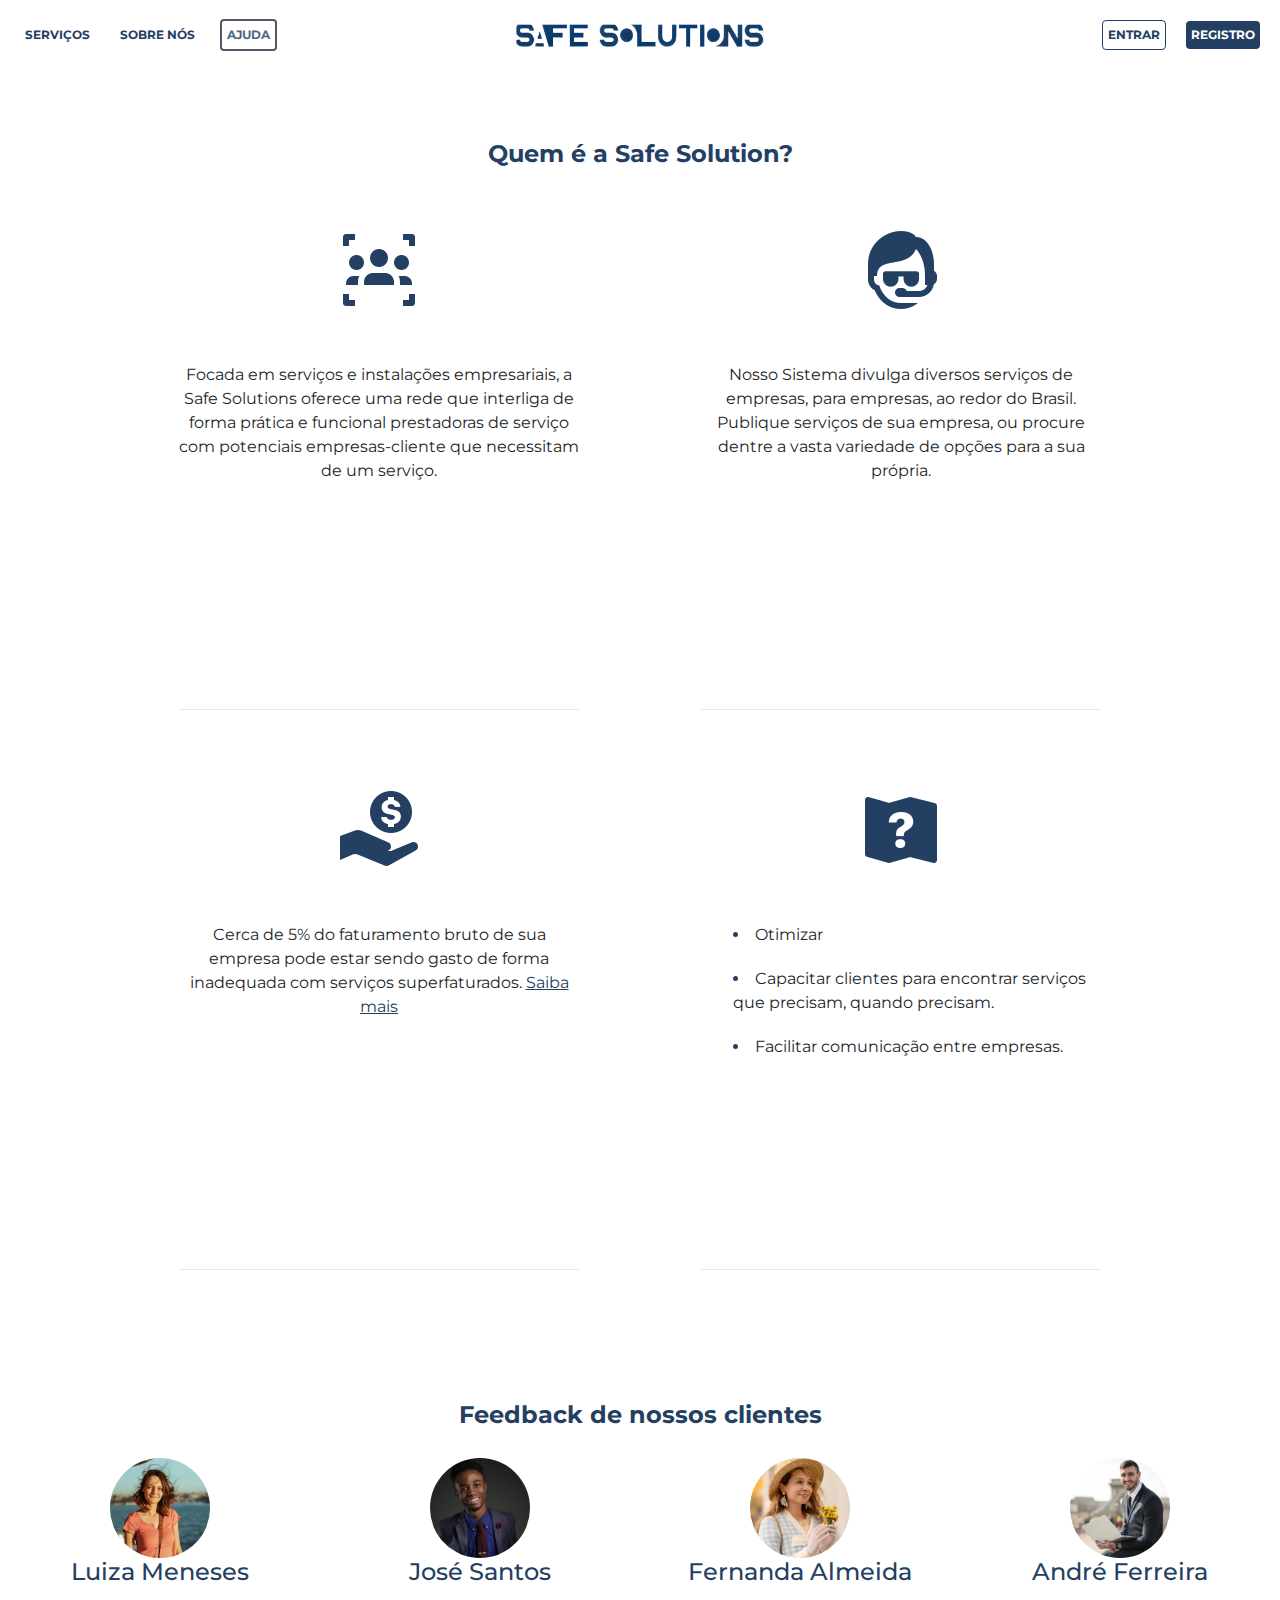
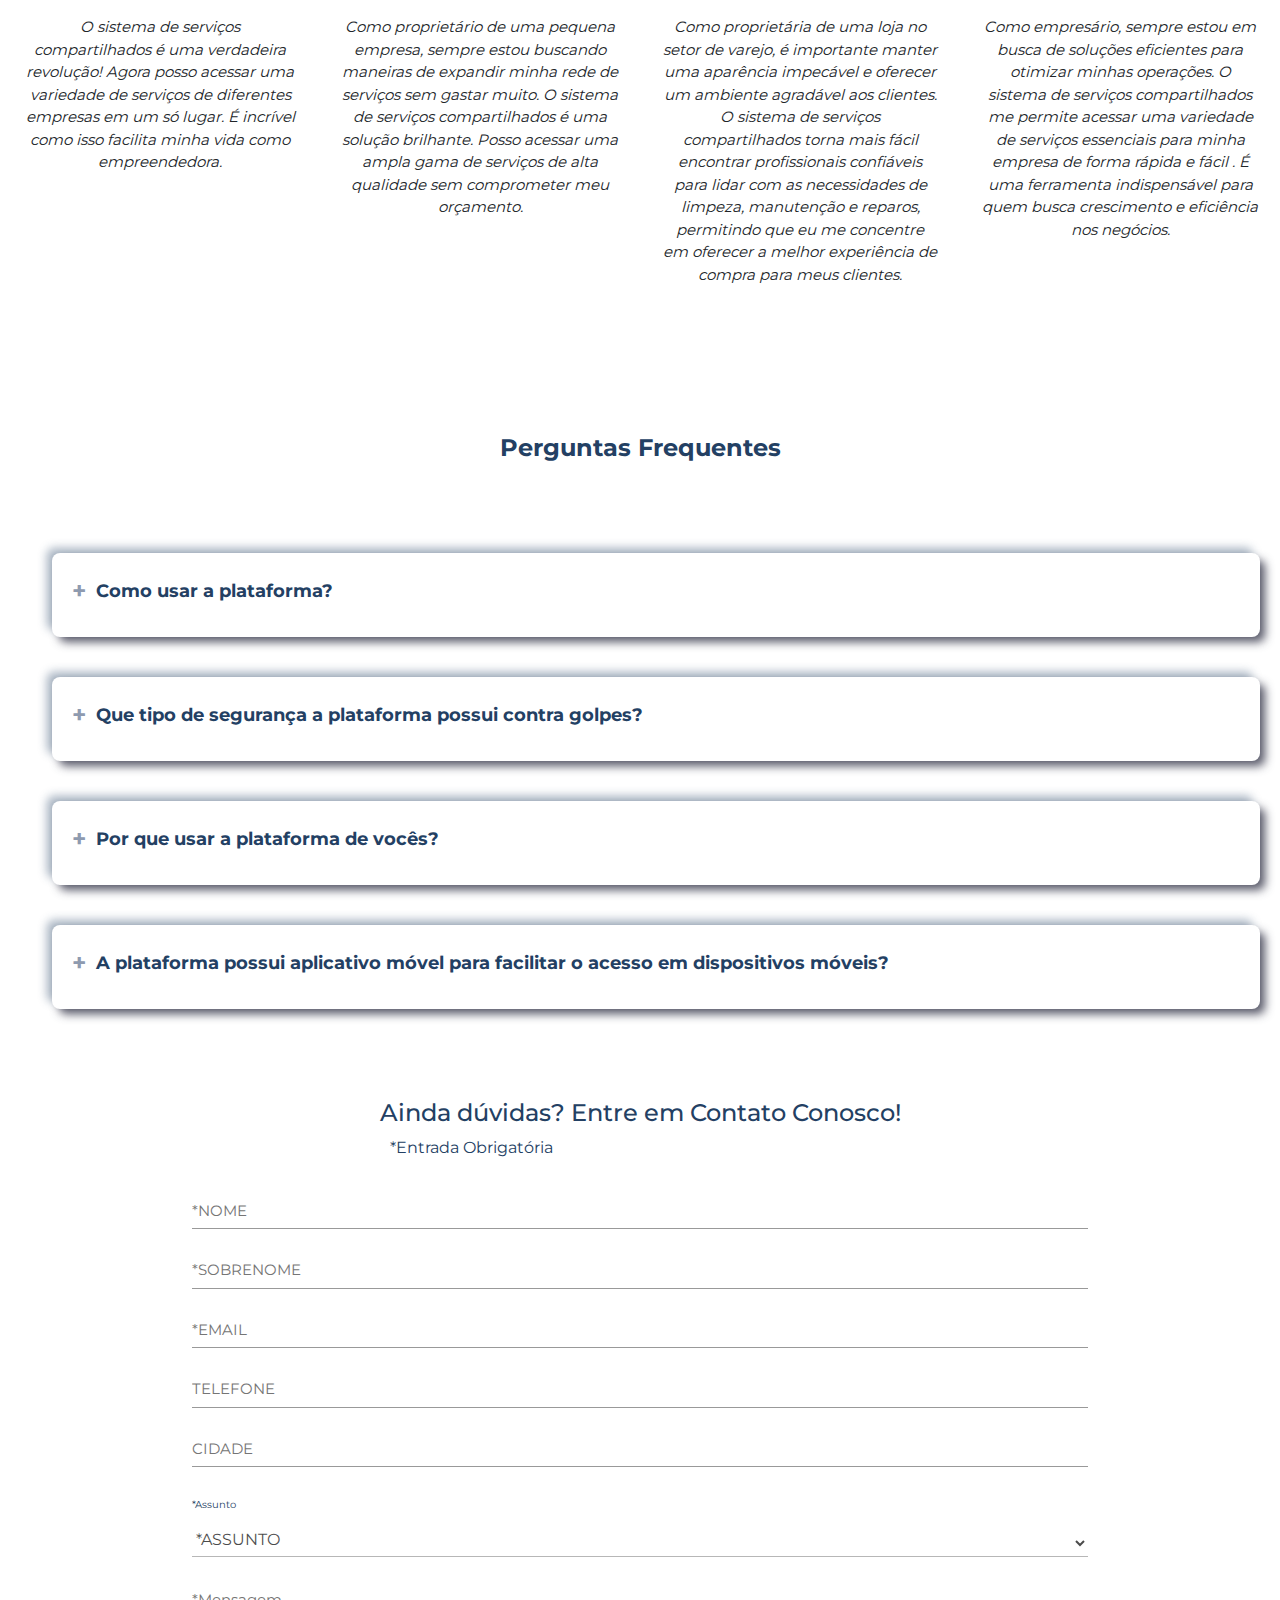
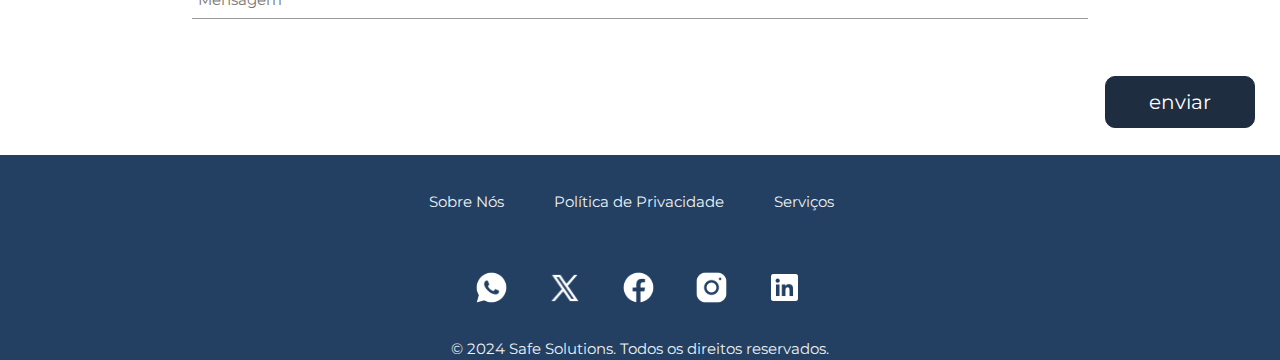
==== index.html @ 8e465d41 "Arrumando barra de pesquisa" ====
<!DOCTYPE html>
<html lang="pt-br">
<head>
    <meta charset="UTF-8">
    <meta http-equiv="X-UA-Compatible" content="IE=edge">
    <meta name="viewport" content="width=device-width, initial-scale=1.0">

    <title>Safe Solutions</title>

    <link rel="stylesheet" href="https://cdn.jsdelivr.net/npm/bootstrap@4.0.0/dist/css/bootstrap.min.css" integrity="sha384-Gn5384xqQ1aoWXA+058RXPxPg6fy4IWvTNh0E263XmFcJlSAwiGgFAW/dAiS6JXm" crossorigin="anonymous">
    <link rel="stylesheet" href="bootstrap-5.3.3-dist/bootstrap-5.3.3-dist/css/bootstrap.min.css">
    <link rel="stylesheet" href="padronizacao/padrao.css">
    <link rel="stylesheet" href="css/index.css">
    <link rel="preconnect" href="https://fonts.googleapis.com">
    <link rel="preconnect" href="https://fonts.gstatic.com" crossorigin>
    <link rel="icon" href="img/icon-logo.png">
    <link rel='stylesheet' href='https://cdnjs.cloudflare.com/ajax/libs/font-awesome/4.7.0/css/font-awesome.min.css'>
    
    
</head>
<body>
    <!-- Botao de voltar ao topo -->
    <button id="botaoScroll" onclick="voltartopo()">&uarr;</button>


    <header class="header" id="header">      
        <!-- Menu versão mobile -->
        <div class="menuOculto" id="menuOculto">
            <button class="btn-close-x" onclick="fecharNav()">&times;</button>
            <a href="" id="active">AJUDA</a>
            <a href="">SERVIÇOS</a>
            <a href="">SOBRE NÓS</a>
            <a href="">ENTRAR</a>
        </div>

        <!-- Menu da Versão Desktop -->
        <div class="elements-header">
            
            <img src="img/Menu.svg" alt="Menu" id="elements-header" style="font-size: 30px; cursor: pointer;" onclick="abrirNav()">

            <div class="elementsHeader-desktop">
                <a href="">SERVIÇOS</a>
                <a href="">SOBRE NÓS</a>
                <a href="" id="active">AJUDA</a>
            </div>
            <div class="logo">
                <a href="" id="logo-header"><img src="img/Logo.png" alt=""></a>
            </div>
            <div class="left-header-desktop">
                <a href="" class="login">ENTRAR</a>
                <a href="" class="registro">REGISTRO</a>
            </div>
        </div>
    </header>


      <!-- Botão disponível apenas no mobile. Junte-se a nós -->
      <button class="btn-primary d-lg-none btn-block joinUs">Junte-se a nós <img src="img/Fast forward.png" alt=""></button>

    <!--Área com todos os textos do corpo do site, Cada div text é um texto com seu icone,
    falta alterá-lo de acordo com o novo figma, está totalmente responsivo ja.-->
    <main class="main-content">
        <!-- Imagem divulgando serviços - Inicio -->
         <div class="firstImage d-flex d-lg-none">
            <div class="leftContent">
                <h4>Mais de 1000 empresas em <br> um só lugar</h4>
                <p>Descubra, contrate e conecte-se <br> com uma variedade de empresas</p>
                <button class="text-button btn">Descubra já</button>
            </div>
            <div class="rightContent">
                <img src="img/firstImage/plumber-talking-mobile.jpg" width="200" alt="">

            </div>
            
         </div>

       
        

        <h4 class="title-main-text">Quem é a Safe Solution?</h4>
        <section class="text-body">
            <div class="Text">
                
                <img src="img/Safety.svg" alt="Icon" class="icon-main-text">
                <p> Focada em serviços e instalações  empresariais, a Safe Solutions
                    oferece uma rede que interliga de forma prática e funcional 
                    prestadoras de serviço com potenciais empresas-cliente que 
                    necessitam de um serviço.</p>
            </div>
            <div class="Text">
                
                <img src="img/tecnico_itb.svg" alt="tecnico_itb" class="icon-main-text">
                <p>Nosso Sistema divulga diversos serviços de empresas, para empresas, ao redor do Brasil.
                    Publique serviços de sua empresa, ou procure dentre a vasta variedade de opções para
                    a sua própria.
                </p>
            </div>
            
            <div class="Text">
               
                <img src="img/gastos.svg" alt="Icon" class="icon-main-text">
                <p>Cerca de 5% do faturamento bruto de sua empresa pode estar
                    sendo gasto de forma inadequada com serviços superfaturados.
                    <span>
                    <a href="https://www.solucoesdynamicair.com.br/blog/atencao-aos-custos-de-manutencao-em-sua-industria" target="_blank" style="color: #234063; text-decoration: underline;">
                        Saiba mais</a>
                </span>
                </p>
            </div>
            <div class="Text">
                <img src="img/Quest.svg" alt="Quest" class="icon-main-text">
                <ul class="list">
                    <li>
                      Otimizar
                    </li>
                    <li>
                        Capacitar clientes para encontrar serviços que precisam, quando precisam.
                    </li>
                    <li>
                        Facilitar comunicação entre empresas.
                    </li>
                </ul>
            </div>
        </section>

         <!--Divulgação do app Mobile - INICIO -->
         <div class="applicationMobile d-flex d-lg-none">
            <h4>BAIXE NOSSO APLICATIVO</h4>
            <p>Gerenciamento de serviços na palma da mão</p>
            <div class="aplicationLinks mt-5 mb-5">
                    <a href="#" class="pr-4"><img src="img/aplication/disponivel-google-play-badge 1.png" width="150" alt="GOOGLE PLAY"></a>
                    <a href="#"><img src="img/aplication/disponivel-na-app-store-botao 1.png" width="150" alt="APP STORE"></a>
            </div>

            <img src="img/aplication/BAIXE NOSSO APLICATIVO.png" width="400" alt="CELLPHONE" class="cellphone">
                
        </div>
    </main>
        <!-- Feedbacks de outros Clientes -->
        <section class="comments-area">
            <h4 class="title-main-text">Feedback de nossos clientes</h4>
            <div class="comments">
                <div class="container">
                <img src="img/woman1.png" alt="">
                <h4 class="peopleName">Luiza Meneses</h4>
                <p>O sistema de serviços compartilhados
                    é uma verdadeira revolução! Agora posso
                    acessar uma variedade de serviços de
                    diferentes empresas em um só lugar. É 
                    incrível como isso facilita minha vida como 
                    empreendedora.</p>
            </div>
            <div class="container">
                <img src="img/man1.png" alt="">
                <h4 class="peopleName">José Santos</h4>
                <p>Como proprietário de uma pequena empresa,
                    sempre estou buscando maneiras de expandir 
                    minha rede de serviços sem gastar muito. O
                    sistema de serviços compartilhados é uma 
                    solução brilhante. Posso acessar uma ampla
                    gama de serviços de alta qualidade sem comprometer
                    meu orçamento.</p>
            </div>
            <div class=" container">
                <img src="img/woman2.png" alt="">
                <h4 class="peopleName">Fernanda Almeida</h4>
                <p>Como proprietária de uma loja no setor 
                    de varejo, é importante manter uma 
                    aparência impecável e oferecer um 
                    ambiente agradável aos clientes. O 
                    sistema de serviços compartilhados 
                    torna mais fácil encontrar profissionais 
                    confiáveis para lidar com as necessidades 
                    de limpeza, manutenção e reparos, permitindo
                    que eu me concentre em oferecer a 
                    melhor experiência de compra para 
                    meus clientes.
                </p>
            </div>
            <div class="container">
                <img src="img/man2.png" alt="">
                <h4 class="peopleName">André Ferreira</h4>
                <p>Como empresário, sempre estou em busca
                    de soluções eficientes para otimizar
                    minhas operações. O sistema de serviços
                    compartilhados me permite acessar uma
                    variedade de serviços essenciais para 
                    minha empresa de forma rápida e fácil
                    . É uma ferramenta indispensável para
                    quem busca crescimento e eficiência 
                    nos negócios.</p>
            </div>
        </div>
        </section>

        <!-- Barra de pesquisa + Categorias - Inicio -->
        <section class="categorias d-lg-none">
            <h4 class="title-main-text">Faça o Teste!</h4>
            <div class="input-group">
                
                <input type="text" class="form-control" placeholder="Pesquisar">
                <div class="input-group-append">
                    <button class="btn btn-secondary" type="button">
                        <i class="fa fa-search"></i>
                     </button>
                </div>

            </div>
            
            <div class="relevantes d-flex mt-3">
                
                <span class="mr-3">Mais relevantes: </span>
                <div class="relevantesLinks">
                    
                        <a href="#">T.I</a>
                        <a href="#">Pintor</a>
                        <a href="#">Limpeza</a>
        
                    
                        <a href="#" class="downLink">Entregas</a>
                        <a href="#" class="downLink">Motorista</a>
                   
                </div>
            </div>
                
        </section>
        <!-- Barra de pesquisa + Categorias - FIM -->


        <section class="FAQ">
            <h4 class="title-main-text blue2 align-text">Perguntas Frequentes</h4>
            <ul class="FAQ-container">
                <li>
                    <input type="radio" name="faq" id="firstFAQ" >
                    <label for="firstFAQ">Como usar a plataforma?</label>
                    <div class="faq-content">
                        <p>
                        Como Provedor - você pode divulgar os serviços que sua empresa disponibiliza. <br/>  
                        Como Cliente - Você poderá ter acesso a diversoso serviços disponiveis.
                        </p>
                    </div>
                </li>
                <li>
                    <input type="radio" name="faq" id="secondFAQ">
                    <!-- placeholder -->
                    <label for="secondFAQ">Que tipo de segurança a plataforma possui contra golpes?</label>
                    <div class="faq-content">
                        <p>
                            Instalações e serviços empresariais, no geral, demandam muitas etapas, 
                            um contato individual com as servidoras, e uma burocracia que precisa
                            perder espaço com a rapidez do mercado moderno. A grandiosa vantagem 
                            da Safe Soluction© é reunir todas as etapas do processo num único lugar,
                            otimizando tempo e unificando também a contatação para todas as empresas,
                            sejam elas prestadoras ou solicitantes de serviços.</p>
                    </div>
                </li>
                <li>
                    <input type="radio" name="faq" id="thirdFAQ">
                    <label for="thirdFAQ">Por que usar a plataforma de vocês?</label>
                    <div class="faq-content">
                        <p>
                            Instalações e serviços empresariais, no geral, demandam muitas etapas, 
                            um contato individual com as servidoras, e uma burocracia que precisa
                            perder espaço com a rapidez do mercado moderno. A grandiosa vantagem 
                            da Safe Soluction© é reunir todas as etapas do processo num único lugar,
                            otimizando tempo e unificando também a contatação para todas as empresas,
                            sejam elas prestadoras ou solicitantes de serviços.
                        </p>
                    </div>
                </li>
                <li>
                    <input type="radio" name="faq" id="fourthFAQ">
                    <label for="fourthFAQ">A plataforma possui aplicativo móvel para facilitar o acesso em dispositivos móveis?</label>
                    <div class="faq-content">
                        <p>
                            Sim, a plataforma possui uma versão mobile, que está disponível para Android e IOS. O aplicativo é essencial para quem busca praticidade e um acompanhamento
                        dos serviços e contatações mesmo longe dos dispositivos desktop.
                        </p>
                    </div>
                </li>
            </ul>

        </section>
        

        <form class="forms">
            <div class="forms-title">
                <h4>Ainda dúvidas? Entre em Contato Conosco!</h4>
                <p>*Entrada Obrigatória</p>
            </div>
                <div class="forms-data">
                    <input type="text" placeholder="*NOME" onfocus="focusName()" id="name">
                    <input type="text" placeholder="*SOBRENOME">
                    <input type="email" placeholder="*EMAIL">
                    <input type="tel" placeholder="TELEFONE">
                    <input type="text" placeholder="CIDADE">
                    <div class="razao">
                    <p>*Assunto</p>
                    <select name="Assunto" id="Assunto">
                        <option value="Assunto" selected>*ASSUNTO</option>
                        <option value="Reclamacao" >RECLAMAÇÃO</option>
                        <option value="Elogio" >ELOGIO</option>
                        <option value="Informacao" >INFORMAÇÃO</option>
                    </select>
                    <div class="textarea">
                        <textarea  rows="1" placeholder="*Mensagem" id="mensagem" oninput="ajustarTexto()"></textarea>
                    </div>
                </div>
                </div>
                <input id="submit" type="submit" value="enviar">
        </form>

        <!--Nosso rodapé inteiro, atualmente ele está responsivo, mas não da maneira certa,
        ao chegar a uns 720px (largura não precisa) ele precisa ficar em fileira, e não coluna-->
        <footer class="footer">
            <div class="elements-footer">
                <ul>
                    <a href="">Sobre Nós</a>
                    <a href="">Política de Privacidade</a>
                    <a href="">Serviços</a>
                </ul>
            </div>

                <ul class="icons-footer">
                    <a href=""><img width="90" src="img/zap.svg" alt="Whatsapp"></a>
                    <a href=""><img width="90" src="img/x.svg" alt=""></a>
                    <a href=""><img width="90" src="img/Facebook.svg" alt=""></a>
                    <a href=""><img width="90" src="img/Instagram.svg" alt=""></a>
                    <a href=""><img width="90" src="img/LinkedIn.svg" alt=""></a>
                </ul>
                <span class="align-text">© 2024 Safe Solutions. Todos os direitos reservados.</span>
        </footer>




   <script src="js/script.js"></script>
   <script src="https://code.jquery.com/jquery-3.2.1.slim.min.js" integrity="sha384-KJ3o2DKtIkvYIK3UENzmM7KCkRr/rE9/Qpg6aAZGJwFDMVNA/GpGFF93hXpG5KkN" crossorigin="anonymous"></script>
<script src="https://cdn.jsdelivr.net/npm/popper.js@1.12.9/dist/umd/popper.min.js" integrity="sha384-ApNbgh9B+Y1QKtv3Rn7W3mgPxhU9K/ScQsAP7hUibX39j7fakFPskvXusvfa0b4Q" crossorigin="anonymous"></script>
<script src="https://cdn.jsdelivr.net/npm/bootstrap@4.0.0/dist/js/bootstrap.min.js" integrity="sha384-JZR6Spejh4U02d8jOt6vLEHfe/JQGiRRSQQxSfFWpi1MquVdAyjUar5+76PVCmYl" crossorigin="anonymous"></script>
   <script src="bootstrap-5.3.3-dist/bootstrap-5.3.3-dist/js/bootstrap.js"></script>
   <script src="bootstrap-5.3.3-dist/bootstrap-5.3.3-dist/js/bootstrap.bundle.min.js"></script>
</body>

</html>
---- padronizacao/padrao.css ----
:root{
    --blue: #2B2D42;
    --blue2: #8D99AE;
    --blue3:#234063;
    --blue4:#1E2D3F;
    --white: #EDF2F4;
}
/*Formatações para evitar css-inline*/
.blue2{color: #234063}
.text-underline{text-decoration: underline;}
.bold{font-weight: bolder;}

/*Fim das formatações*/

/* formata o site para todos ficarem em uma posição "Reset", alguns navegadores possuem um
    CSS por padrão, isso remove eles*/
*{
    margin: 0;
    padding: 0;
    
}
@font-face {
    font-family: "montserrat";
    src: url("../fonts/Montserrat-VariableFont_wght.ttf");
}

body{
    font-family: "montserrat";
    height: 100%;
}

/* Botão que da um scroll rápido para cima */
#botaoScroll{
    position: fixed;
    border: none;
    background-color: var(--blue);
    padding:7px 20px;
    border-radius: 20px;
    color: white;
    font-size: 2em;
    z-index: 1000;
    right: 20px;
    bottom: 20px;
    cursor: pointer;
    display: none;
    transition: all 0.2s;
    scroll-behavior: smooth;
}
#botaoScroll:hover{
    background-color: var(--blue4);
    transition: all 0.2s;
}


#active{
    border: 2px solid var(--blue3);
    background-color: var(--blue3);
    color: var(--blue2);

}
.header .menuOculto{
    font-weight: bold;
}

.elements-header{
    display: flex;
    flex-direction: row;
    justify-content: space-between;
    align-items: center;
    padding: 7px 10px;
    height: 70px;
    
    margin: 0 auto;  
}


.left-header-desktop a , .elementsHeader-desktop a{
    margin: 0 10px;
    text-align: center;
}
.elements-header #logo-header img{
    width: 250px;
}

.elementsHeader-desktop{
    display: none;
    justify-content: flex-start;
    
}
.left-header-desktop{
    display: none;
    justify-content: flex-end;
}
.menuOculto a{
    text-decoration: none;
    color: #fff;
    padding: 8px 8px 8px 32px;
    font-size: 25px;
    display: block;
    margin-bottom: 20px;
    margin-top: 20px;
    transition: 0.1s;
}
.menuOculto a:hover{
    color: var(--blue2);
}
.btn-close-x{
    position: absolute;
    top: 25px;
    right: 25px;
    background-color: transparent;
    border: none;
    font-size: 32px;
    color: var(--white);
    cursor: pointer;
    padding: 2px;
    width: 40px;
    transition: 0.5s;
}
.btn-close:hover{
    background-color: #234063;
    border-radius: 10px;
    transition: border 0.5s;

}
.menuOculto{
    height: 100%;
    width: 300px;
    margin-left: -100vw;
    position: fixed;
    z-index: 1;
    top: 0;
    left: 0;
    background-color: #1E2D3F;
    transition: 0.5s;
    padding-top: 60px;
    transition: border 0.5s;
    text-align: left;
}

#elements-header{
    margin-left: 16px;
}
.footer-menu{
    width: 32rem;
    height: 3vh;
    background-color: var(--blue3);
    border-radius: 0 0 20px 20px;
}
.footer{
    margin-top: 3vh;
    width: 100%;
    background-color: var(--blue3);
    display: flex;
    flex-direction: column;

    color: var(--white);
    font-size: 15px;
}
.elements-footer a, .elements-footer ul{
    display: flex;
    text-decoration: none;
    flex-direction: column;
    color: var(--white);
    margin-bottom: 2rem;
    align-items: center;
    
}
.elements-footer{

    margin: 1rem;
}
.icons-footer{
    display: flex;
    text-decoration: none;
    flex-direction: row;
    margin-bottom: 2rem;
    align-items: center;
    justify-content: center;
}
.icons-footer img{
    margin-right: 30px;
    width: clamp(30px,50%,80px);
}
@media screen and (min-width:700px){
    .elements-header{
        max-width: 700px;
    }
}
@media screen and (min-width:993px) {
    .logo{
        flex-grow: 1;
    }
    .elementsHeader-desktop, .left-header-desktop{
        display: flex;
        align-items: center;
    }
    .elements-header{
        white-space: nowrap; /*Evita quebra de linhas*/
        display: grid;
        grid-template-columns: 1fr auto 1fr;
        max-width: none;
    }
    #active{
        border-radius: 4px;
        opacity: 0.8;
        color: var(--blue3);
        background-color: transparent;
        border: 2px solid var(--blue);
    }
    .elementsHeader-desktop a , .left-header-desktop a{
        text-decoration: none;
        color: var(--blue3);
        font-weight: bolder;
        padding:5px;
        font-size: 12px;
    }
    .left-header-desktop .login{
        border: 1px solid var(--blue3);
        border-radius: 4px;
        transition: background-color 0.5s;
    }
    .left-header-desktop .registro{
        color: white;
        background-color: var(--blue3);
        border-radius: 4px;
        transition: opacity 0.5s;
    }
    .left-header-desktop .registro:hover{
        opacity: 0.8;
        transition: opacity 0.5s;
    }
    .left-header-desktop .login:hover{
        background-color: #f1f1f1;
        transition: background-color 0.5s;
    }
    
    .elementsHeader-desktop a:hover{
        opacity: 0.8;
        border-radius: 4px;
        color: var(--blue3);
        background-color: transparent;
        border: 1px solid var(--blue);
    }
    #elements-header{
        display: none;
    }
    .menuOculto{
        display: none;
    }
        .elements-footer ul{
            display: flex;
            flex-direction: row;
            justify-content: center;
            align-items: normal;
            margin: 20px 20px;
        }
        .elements-footer ul a{
            margin: 0 50px 20px 0;
        }
        
    }
---- css/index.css ----
/*palheta de cores do site, para usar basta aplicar color: var("nome da var")*/
:root{
    --blue: rgb(43, 45, 66);
    --blue2: #8e9aaf;
    --blue3:rgb(35, 64, 99);
    --blue4:#1E2D3F;
    --white: #EDF2F4;
}
html, body{
    overflow-x: hidden;
}
a{
    text-decoration: none;
}


/*Formatações para evitar css-inline*/
.blue2{color: #234063}
.text-underline{text-decoration: underline;}
.bold{font-weight: bold;}
.align-text{
    text-align: center;
}


/*Fim das formatações*/

/*Botao Junte-se a nós*/
    .joinUs{
        max-width: 90%;
        margin: 20px auto;
        border:none;
        border-radius: 2px;
        font-size: 20px;
        padding: 10px;
        background-color: var(--blue3);
        
    }
    
    .joinUs:hover{
        background-color: var(--blue4);
    }
    

    /* Divulgação de serviços */
    .firstImage{
        justify-content: space-around;
        width: 100%;
        margin: 20px 20px 0 20px;
        padding-bottom: 20px;
        box-shadow: rgba(17, 17, 26, 0.1) 0px 1px 0px;
    }

    .firstImage .leftContent{
        margin-top: clamp(20px, 20%, 200px);
    }
    .firstImage .leftContent h4{
        color: #234063;
        font-weight: bolder;
    }
    .firstImage .leftContent p{
        opacity: 0.7;
        color: gray;
    }
    .firstImage .leftContent button.text-button{
        color: white;
        background-color: var(--blue3);
        cursor: pointer;
        margin-top: 30px;
       
    }
    

/*Formatações do carrossel*/


/* Divulgação do aplicativo */
.applicationMobile{
    background-color: var(--blue3);
    color: white;
    padding-top: 20px;
    margin-top: 100px;
    margin-bottom: 150px;
    flex-direction: column;
    align-items: center;
    max-height: 600px;
}
.applicationMobile h4{
    font-weight: bolder;
}

/* Formatações sobre os 4 elementos que informam o objetivo no site */
.title-main-text{
    margin-top: 70px;
    font-weight: bolder;
    color:var(--blue3);
    text-align: center;
}

.text-body{
    display: grid;
    grid-template-columns: repeat(2,1fr);
    gap: 20px;
    text-align: center;
    margin: 20px auto;
    max-width: 80%;
    justify-content: space-between;
    grid-gap: 20px;
    

}
.text-body .Text{
    margin: 20px auto;
}
.Text{
    margin: 20px 40px 20px 0;
    box-shadow: rgba(17, 17, 26, 0.1) 0px 1px 0px;
    max-width: 400px;
    height: 500px;
}
.Text p{
    margin-bottom: 3rem;
}

.icon-main-text{
    margin-bottom: 3rem;
    margin-top: 1rem;
}
.list{
    list-style-position: inside;
    text-align: start;
}
.list li {
    margin-bottom: 20px;
    
}
.list li::marker{
    color: var(--blue3);
}
.icon-main-text{
    width: 90px;
}




/*Comentarios de clientes*/
.comments-area{
    margin: 7rem 0 7rem 0;
}

.comments{
    display: grid;
    grid-template-columns:repeat(auto-fit, minmax(19rem, 4fr)) ;
}
.container{
    width: 300px;
    align-items: center;
    text-align: center;
    margin: 20px auto;
    gap: 15px;
}
.container h1{
    margin:20px auto;
}
.container img{
    width: 100px;
    border-radius: 100%;
}
.container p{
    font-style: italic;
    font-size: clamp(10px,15px,18px);
}
.peopleName{
    color: var(--blue3);
    margin-bottom: 30px;
}

/* Barra de pesquisa + Categorias */
.categorias{
    width: clamp(300px, 90%, fit-content);
    margin: 0 auto;

}

.categorias h4{
    margin-bottom: 30px !important; 
}
.relevantes{
    margin: 0 auto;
    justify-content: center;
}
.relevantes span{
    color: var(--blue3);
    font-weight: bolder;
}







/*Perguntas frequentes*/
.FAQ{
    width: 100%;
    

}
.FAQ-container{
    margin: 70px auto;
    width: calc(250px + 5%) ;
    display: grid;
    width: 100%;

}
.FAQ-container li{
    list-style-type: none;
    margin: 20px;
    padding: 10px;
    border-radius: 8px;
    box-shadow: 6px 6px 10px -1px rgba(45, 46, 66, 0.8),
                -6px -6px 10px -1px rgba(35, 64, 99, 0.40) ;
                cursor: pointer;
}
.FAQ-container li label{
    display: flex;
    align-items: center;
    padding: 10px;
    font-size: 18px;
    font-weight: bold;
    cursor: pointer;
    color: var(--blue3);
}
.FAQ-container li label::before{
    content: "+";
    margin-right: 10px;
    font-size: 24px;
    font-weight: bold;
    color: var(--blue2);
}
.FAQ-container li input[type="radio"]{
    display: none;
}
.faq-content{
    color: var(--blue2);
    padding: 0 10px;
    line-height: 26px;
    max-height: 0;
    overflow: hidden;
    transition: max-height 0.5s, padding 0.5s;
}
.FAQ-container li input[type="radio"]:checked+ label + .faq-content{
    max-height: 300px;
    padding: 10px 10px 20px;
}
.FAQ-container li input[type="radio"]:checked+ label::before{
    content: "-";
}

/* Formularios */
.forms{
    text-align: center;
    color: var(--blue3);
}
.forms-title{
    margin: auto;
    width: fit-content;
}
.forms-title p{
    text-align: left;
    margin-left: 10px;
}
.forms-data{
    display: flex;
    flex-direction: column;
    width: 70vw;
    margin: 40px auto;

}
.forms-data input{
    margin-bottom: 2em;
    border:none;
    border-bottom:1px solid rgba(0, 0, 0, 0.4);
    font-size: 15px;
    padding-bottom: 6px;
    
}
.forms-data input:focus{
    outline: none;
}
.forms-data .razao{
    align-self: flex-start;
    text-align: left;
}
.razao p{
    font-size: 10px;
}
.razao select{
    border: none;
    background-color: white;
    border-bottom: 1px solid rgba(0, 0, 0, 0.4);
    width: 70vw;
    padding-bottom: 6px;
    opacity: 0.7;
}

/*Botão RESET*/
.forms input[type="submit"]{
    padding: 10px;
    width: 150px;
    font-size: 20px;
    margin-left: calc(100% - 200px);
    background-color: var(--blue4);
    border: 1px solid var(--blue4);
    color: white;
    border-radius: 10px;
    cursor: pointer;
    transition: background-color 0.5s, border 0.5s, color 0.5s;
}
.forms input[type="submit"]:hover{
    background-color: var(--blue3);
    border: 1px solid var(--blue3);
    color: #8e9aaf;
    transition: background-color 0.5s, border 0.5s, color 0.5s;   
}

.textarea{
    margin: 2em 0 10px 0;
}
.textarea textarea{
    border: none;
    border-bottom: 1px solid rgba(0, 0, 0, 0.4);
    resize: none;
    outline: none;
    font-size: 15px;
    padding-bottom: 6px;
    width: 70vw;
}



@media  screen and (min-width: 720px) {
    .joinUs{
        max-width: 700px;
    }
}

@media screen and (max-width: 1200px){
    .text-body{
        grid-template-columns: repeat(1,1fr);
    }
    .Text{
        height: fit-content;
    }
}
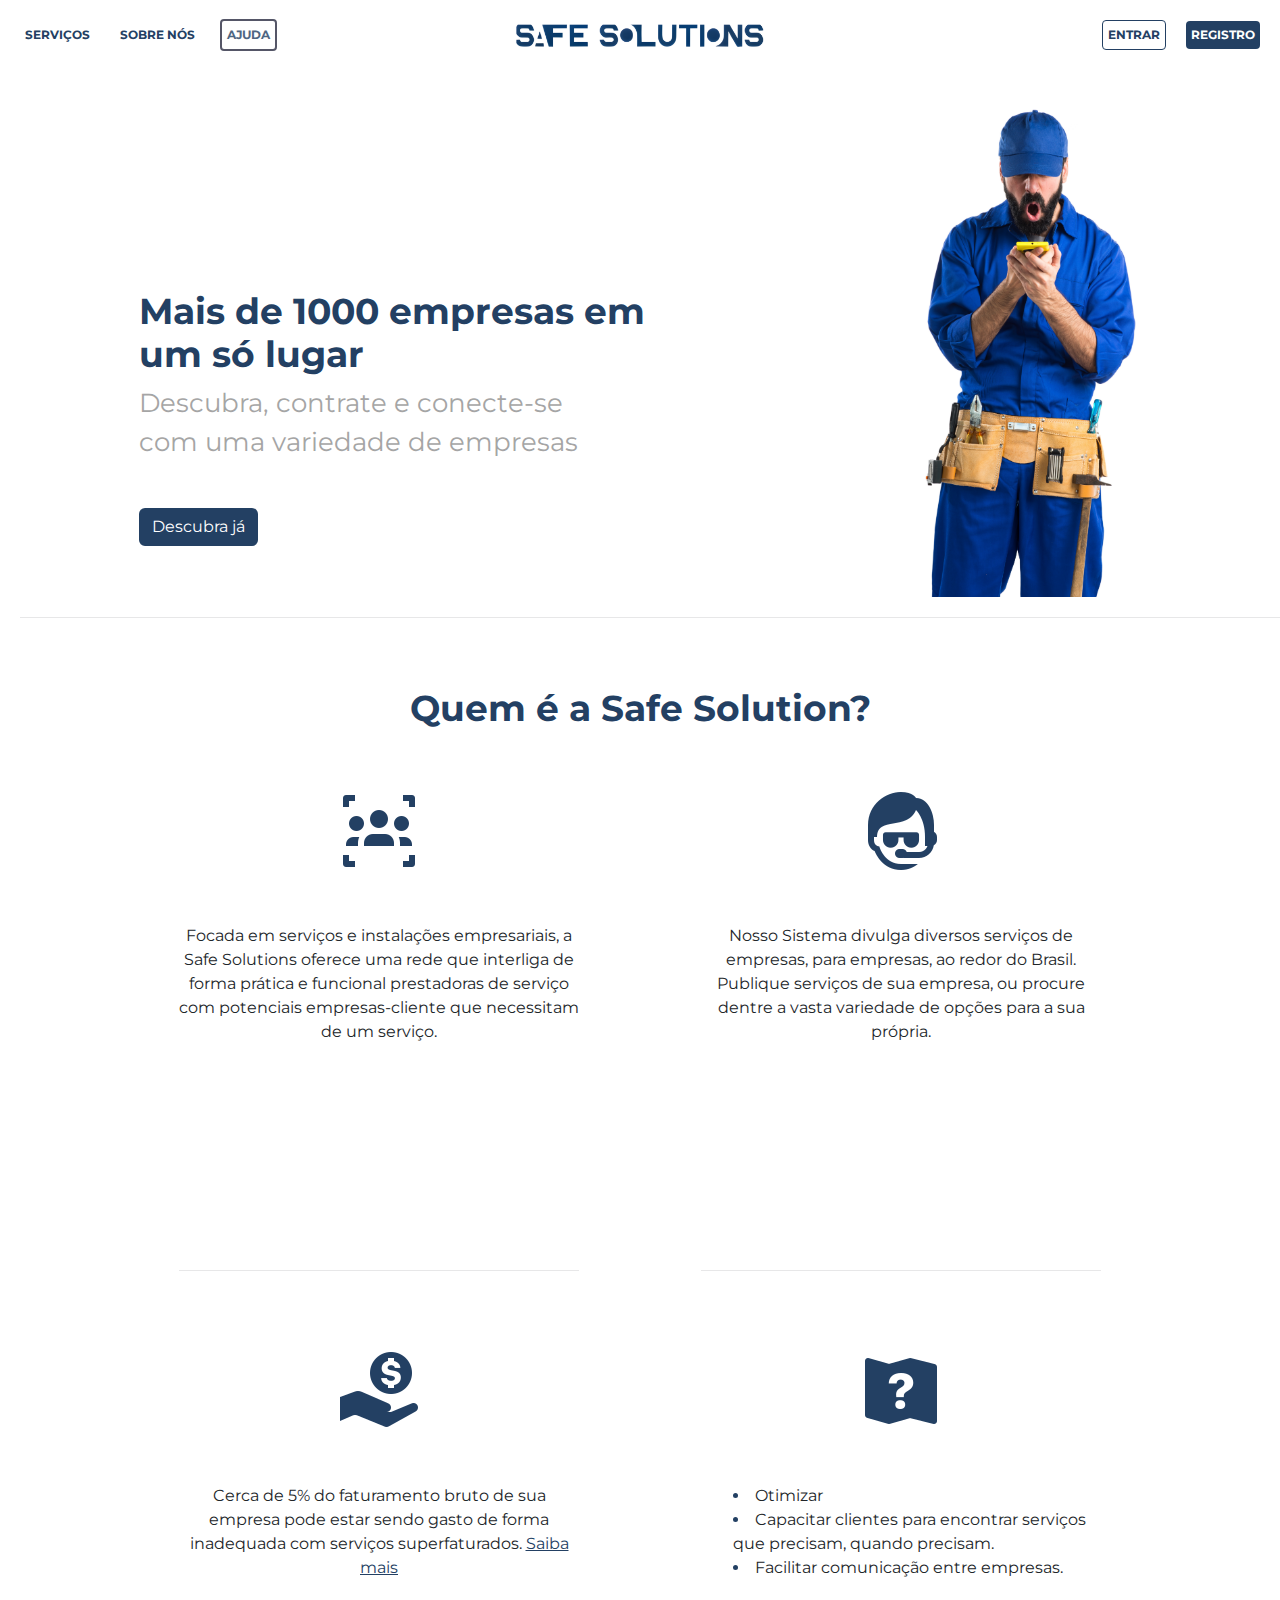
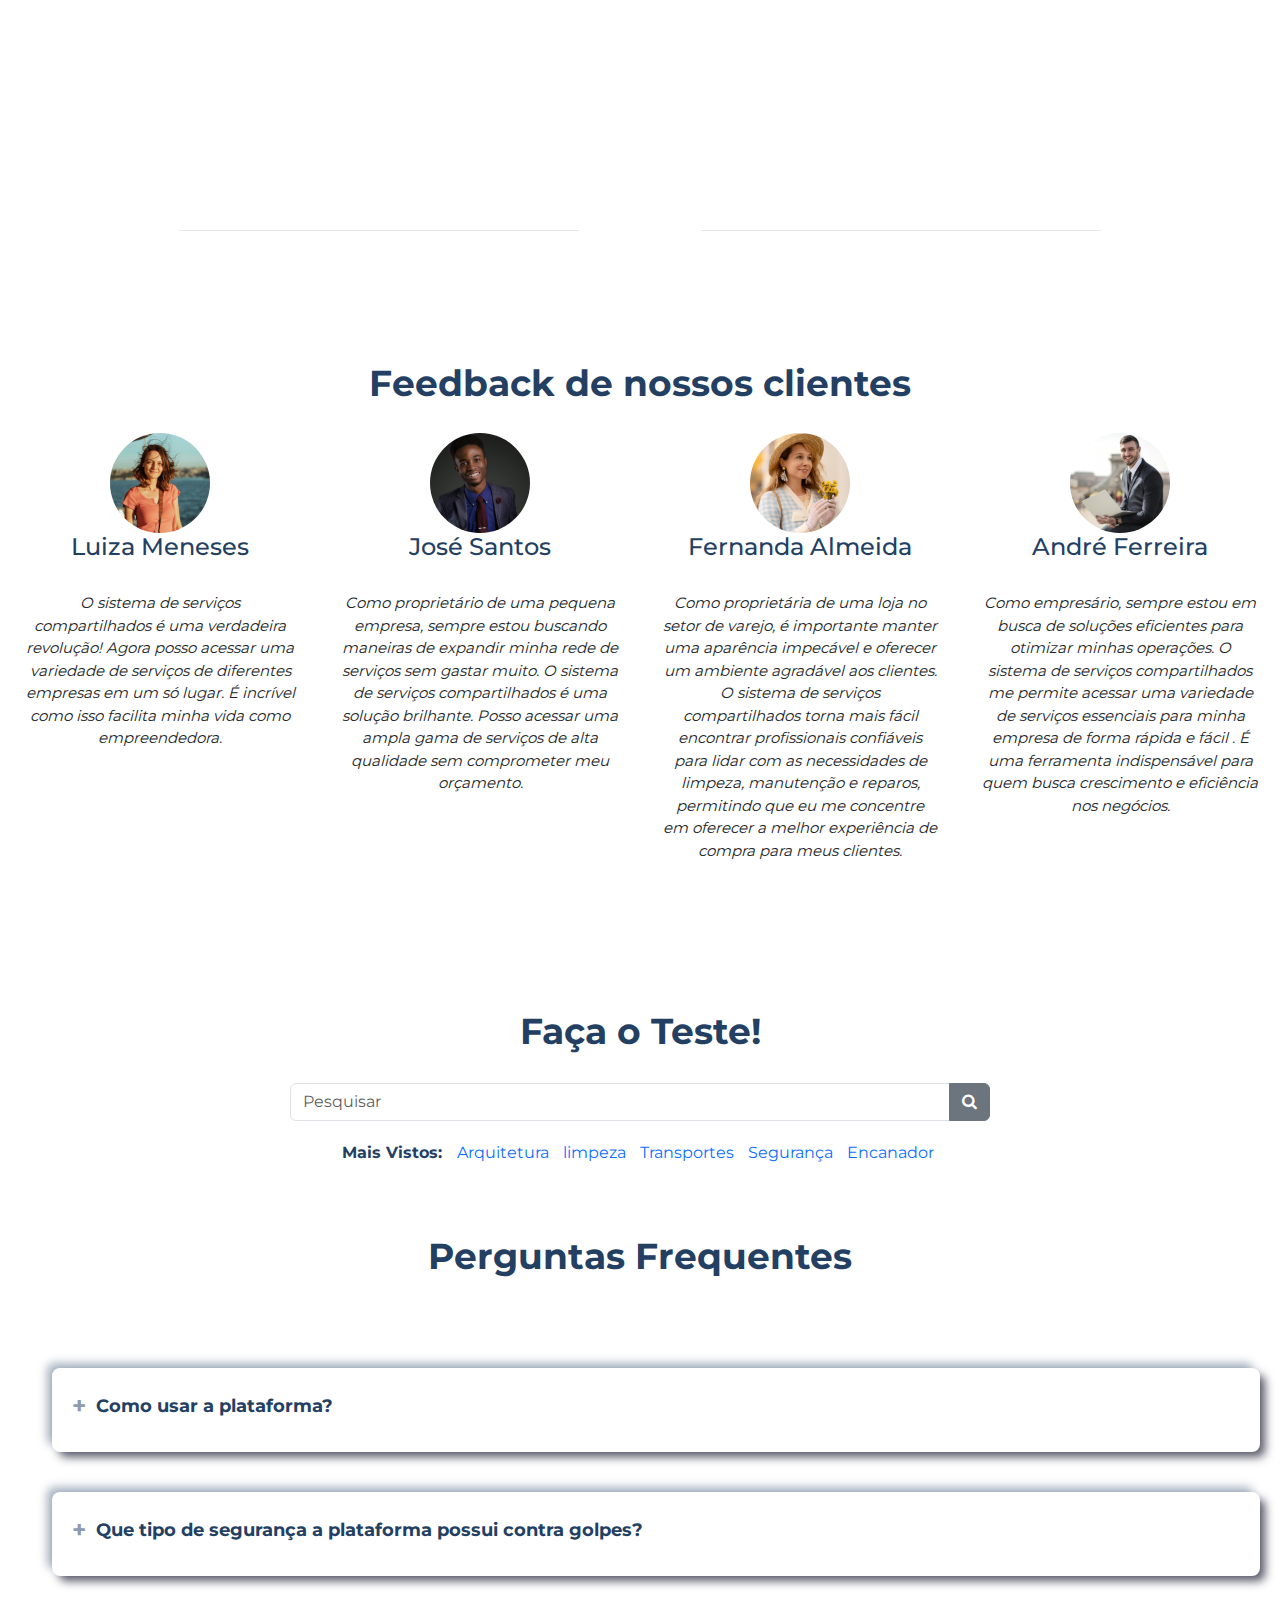
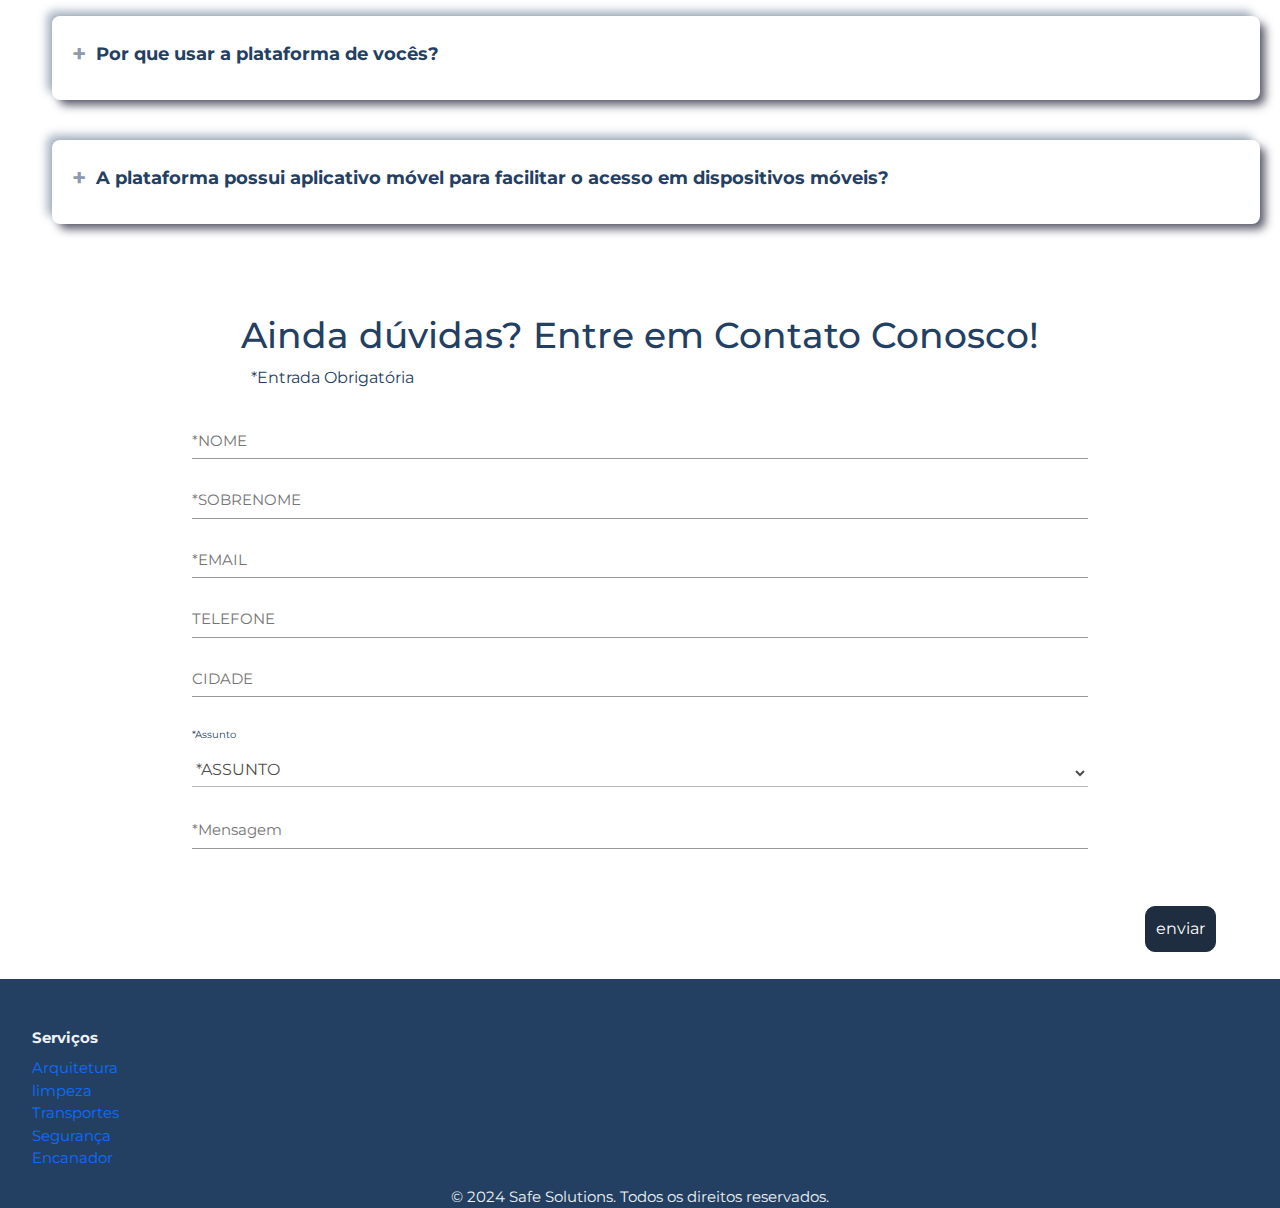
==== commit a9c24b8a: "Finalização home" ====
--- a/index.html
+++ b/index.html
@@ -61,17 +61,15 @@
     falta alterá-lo de acordo com o novo figma, está totalmente responsivo ja.-->
     <main class="main-content">
         <!-- Imagem divulgando serviços - Inicio -->
-         <div class="firstImage d-flex d-lg-none">
+         <div class="firstImage d-flex">
             <div class="leftContent">
                 <h4>Mais de 1000 empresas em <br> um só lugar</h4>
                 <p>Descubra, contrate e conecte-se <br> com uma variedade de empresas</p>
                 <button class="text-button btn">Descubra já</button>
             </div>
             <div class="rightContent">
-                <img src="img/firstImage/plumber-talking-mobile.jpg" width="200" alt="">
-
-            </div>
-            
+                <img src="img/firstImage/plumber-talking-mobile.jpg" alt="Engineer">
+            </div>
          </div>
 
        
@@ -194,7 +192,7 @@
         </section>
 
         <!-- Barra de pesquisa + Categorias - Inicio -->
-        <section class="categorias d-lg-none">
+        <section class="categorias">
             <h4 class="title-main-text">Faça o Teste!</h4>
             <div class="input-group">
                 
@@ -207,23 +205,19 @@
 
             </div>
             
-            <div class="relevantes d-flex mt-3">
-                
-                <span class="mr-3">Mais relevantes: </span>
-                <div class="relevantesLinks">
-                    
-                        <a href="#">T.I</a>
-                        <a href="#">Pintor</a>
-                        <a href="#">Limpeza</a>
+        </section>
+        <div class="links d-flex">
+            <strong>Mais Vistos:</strong>
+            <div class="servicos-links">
+                <a href="#">Arquitetura</a>
+                <a href="#">limpeza</a>
+                <a href="#">Transportes</a>
+                <a href="#">Segurança</a>
+                <a href="#">Encanador</a>
+            </div>
+        </div>
+
         
-                    
-                        <a href="#" class="downLink">Entregas</a>
-                        <a href="#" class="downLink">Motorista</a>
-                   
-                </div>
-            </div>
-                
-        </section>
         <!-- Barra de pesquisa + Categorias - FIM -->
 
 
@@ -313,21 +307,17 @@
         <!--Nosso rodapé inteiro, atualmente ele está responsivo, mas não da maneira certa,
         ao chegar a uns 720px (largura não precisa) ele precisa ficar em fileira, e não coluna-->
         <footer class="footer">
-            <div class="elements-footer">
-                <ul>
-                    <a href="">Sobre Nós</a>
-                    <a href="">Política de Privacidade</a>
-                    <a href="">Serviços</a>
+            <div class="servicos">
+                
+                <ul class="d-flex flex-column mt-5">
+                    <strong class="pb-2">Serviços</strong>
+                   <a href="#">Arquitetura</a>
+                    <a href="#">limpeza</a>
+                    <a href="#">Transportes</a>
+                    <a href="#">Segurança</a>
+                    <a href="#">Encanador</a>
                 </ul>
             </div>
-
-                <ul class="icons-footer">
-                    <a href=""><img width="90" src="img/zap.svg" alt="Whatsapp"></a>
-                    <a href=""><img width="90" src="img/x.svg" alt=""></a>
-                    <a href=""><img width="90" src="img/Facebook.svg" alt=""></a>
-                    <a href=""><img width="90" src="img/Instagram.svg" alt=""></a>
-                    <a href=""><img width="90" src="img/LinkedIn.svg" alt=""></a>
-                </ul>
                 <span class="align-text">© 2024 Safe Solutions. Todos os direitos reservados.</span>
         </footer>
 
--- a/padronizacao/padrao.css
+++ b/padronizacao/padrao.css
@@ -141,6 +141,8 @@
 #elements-header{
     margin-left: 16px;
 }
+
+
 .footer-menu{
     width: 32rem;
     height: 3vh;
@@ -153,9 +155,11 @@
     background-color: var(--blue3);
     display: flex;
     flex-direction: column;
-
     color: var(--white);
     font-size: 15px;
+}
+.footer strong{
+    color: var(--white);
 }
 .elements-footer a, .elements-footer ul{
     display: flex;
@@ -182,6 +186,8 @@
     margin-right: 30px;
     width: clamp(30px,50%,80px);
 }
+
+
 @media screen and (min-width:700px){
     .elements-header{
         max-width: 700px;
@@ -248,16 +254,17 @@
     .menuOculto{
         display: none;
     }
-        .elements-footer ul{
+
+    .elements-footer ul{
             display: flex;
             flex-direction: row;
             justify-content: center;
             align-items: normal;
             margin: 20px 20px;
-        }
-        .elements-footer ul a{
+    }
+    .elements-footer ul a{
             margin: 0 50px 20px 0;
-        }
+    }
         
     }
     --- a/css/index.css
+++ b/css/index.css
@@ -11,6 +11,9 @@
 }
 a{
     text-decoration: none;
+}
+strong{
+    color: var(--blue3);
 }
 
 
@@ -56,7 +59,7 @@
     }
     .firstImage .leftContent h4{
         color: #234063;
-        font-weight: bolder;
+        font-weight: bold;
     }
     .firstImage .leftContent p{
         opacity: 0.7;
@@ -68,6 +71,10 @@
         cursor: pointer;
         margin-top: 30px;
        
+    }
+    .firstImage .rightContent img{
+       width: 300px;
+        
     }
     
 
@@ -86,13 +93,13 @@
     max-height: 600px;
 }
 .applicationMobile h4{
-    font-weight: bolder;
+    font-weight: bold;
 }
 
 /* Formatações sobre os 4 elementos que informam o objetivo no site */
 .title-main-text{
     margin-top: 70px;
-    font-weight: bolder;
+    font-weight: bold;
     color:var(--blue3);
     text-align: center;
 }
@@ -129,11 +136,9 @@
 .list{
     list-style-position: inside;
     text-align: start;
-}
-.list li {
-    margin-bottom: 20px;
-    
-}
+    
+}
+
 .list li::marker{
     color: var(--blue3);
 }
@@ -174,11 +179,14 @@
 .peopleName{
     color: var(--blue3);
     margin-bottom: 30px;
-}
+    font-size: 1.5rem;
+}
+
 
 /* Barra de pesquisa + Categorias */
 .categorias{
-    width: clamp(300px, 90%, fit-content);
+    
+    width: clamp(300px, 700px, 90%);
     margin: 0 auto;
 
 }
@@ -186,20 +194,22 @@
 .categorias h4{
     margin-bottom: 30px !important; 
 }
-.relevantes{
-    margin: 0 auto;
+.links{
+    margin-top: 20px;
     justify-content: center;
-}
-.relevantes span{
-    color: var(--blue3);
-    font-weight: bolder;
-}
-
-
-
-
-
-
+    gap: 10px;
+}
+
+
+
+
+.servicos-links a{
+    margin: 0 5px;
+}
+  
+.servicos-links{
+    
+}
 
 /*Perguntas frequentes*/
 .FAQ{
@@ -308,22 +318,15 @@
 /*Botão RESET*/
 .forms input[type="submit"]{
     padding: 10px;
-    width: 150px;
-    font-size: 20px;
     margin-left: calc(100% - 200px);
     background-color: var(--blue4);
     border: 1px solid var(--blue4);
     color: white;
     border-radius: 10px;
     cursor: pointer;
-    transition: background-color 0.5s, border 0.5s, color 0.5s;
-}
-.forms input[type="submit"]:hover{
-    background-color: var(--blue3);
-    border: 1px solid var(--blue3);
-    color: #8e9aaf;
-    transition: background-color 0.5s, border 0.5s, color 0.5s;   
-}
+   
+}
+
 
 .textarea{
     margin: 2em 0 10px 0;
@@ -339,13 +342,27 @@
 }
 
 
-
+@media screen and (max-width:620px){
+    .servicos-links{
+        max-width: clamp(300px, 40%, 500px);
+    }
+    
+}
 @media  screen and (min-width: 720px) {
     .joinUs{
         max-width: 700px;
     }
 }
 
+@media screen and (min-width: 993px){
+    h4{
+        font-size: 36px;
+    }
+    .firstImage .leftContent p{
+        font-size: 26px;
+    }
+}
+
 @media screen and (max-width: 1200px){
     .text-body{
         grid-template-columns: repeat(1,1fr);
@@ -353,5 +370,10 @@
     .Text{
         height: fit-content;
     }
-}
-
+    @media screen and (max-width: 400px){
+        .firstImage .rightContent img{
+            width: 200px;
+        }
+    }
+}
+
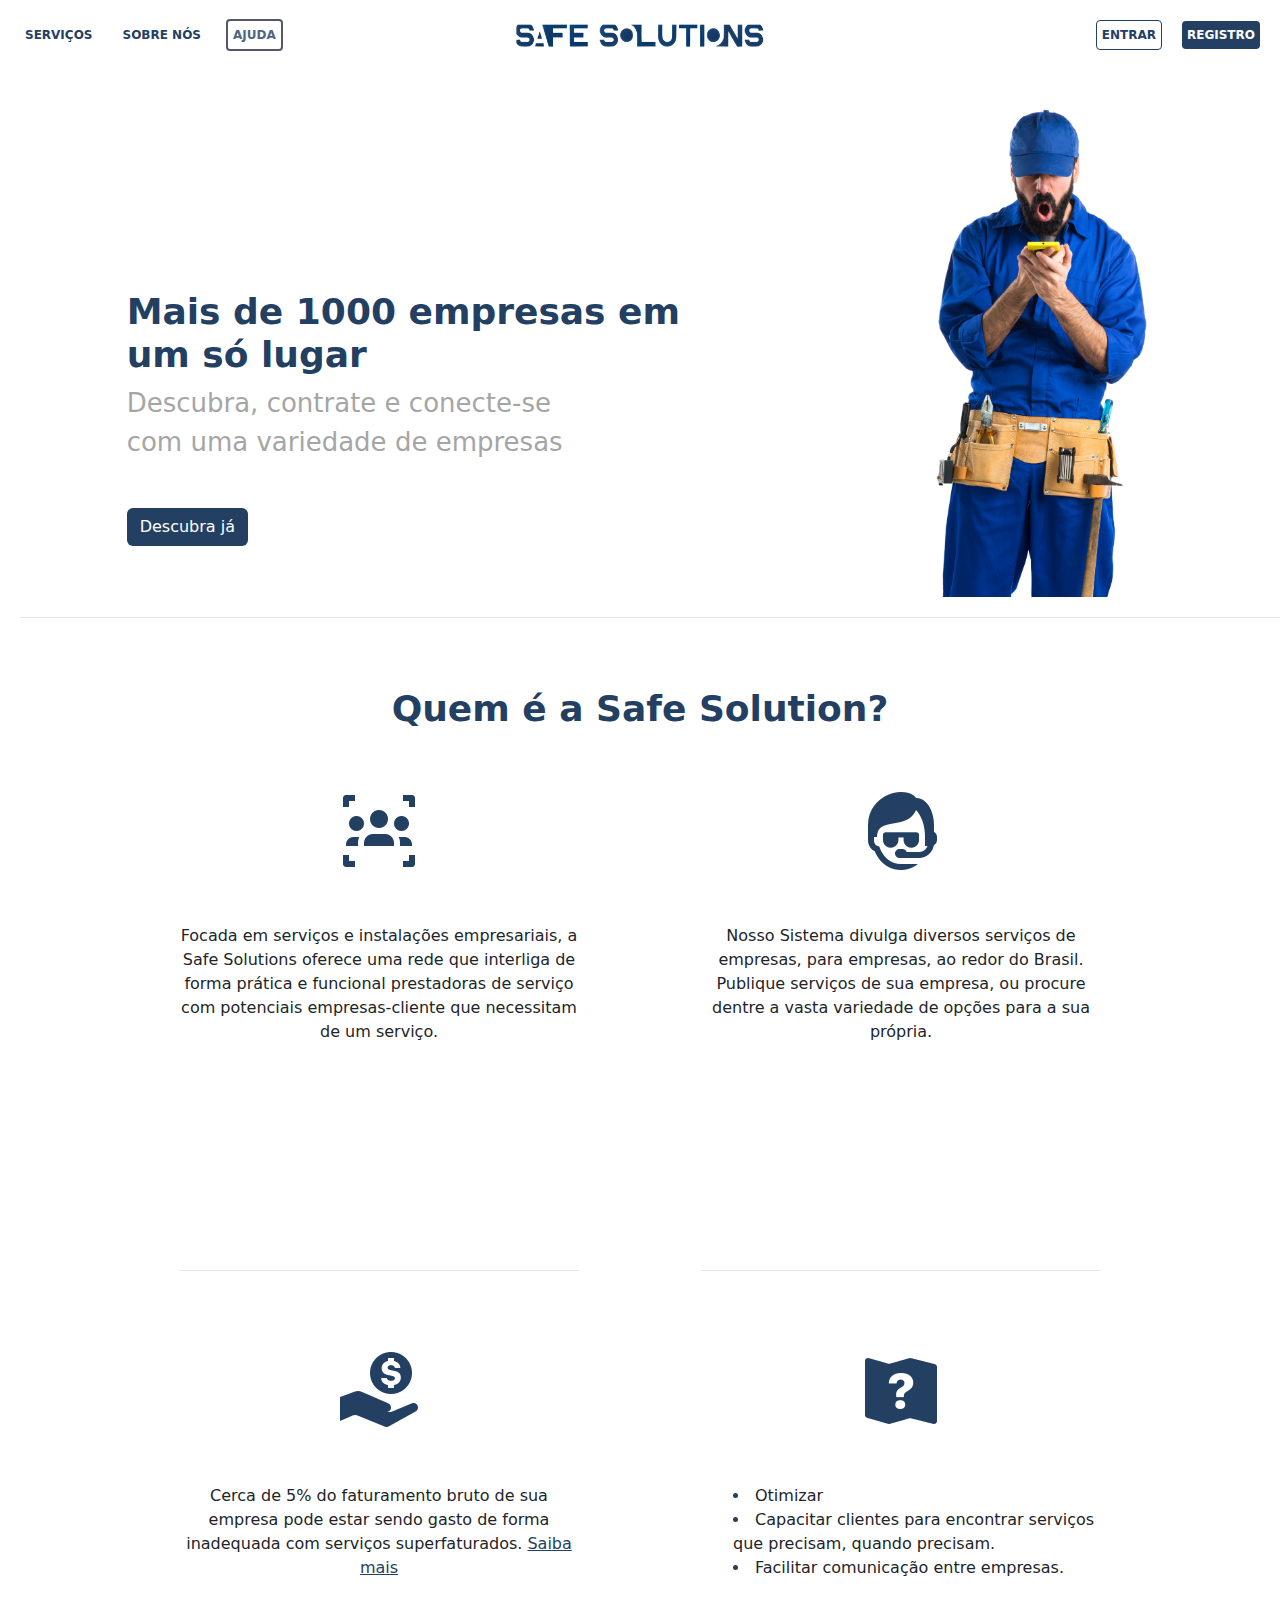
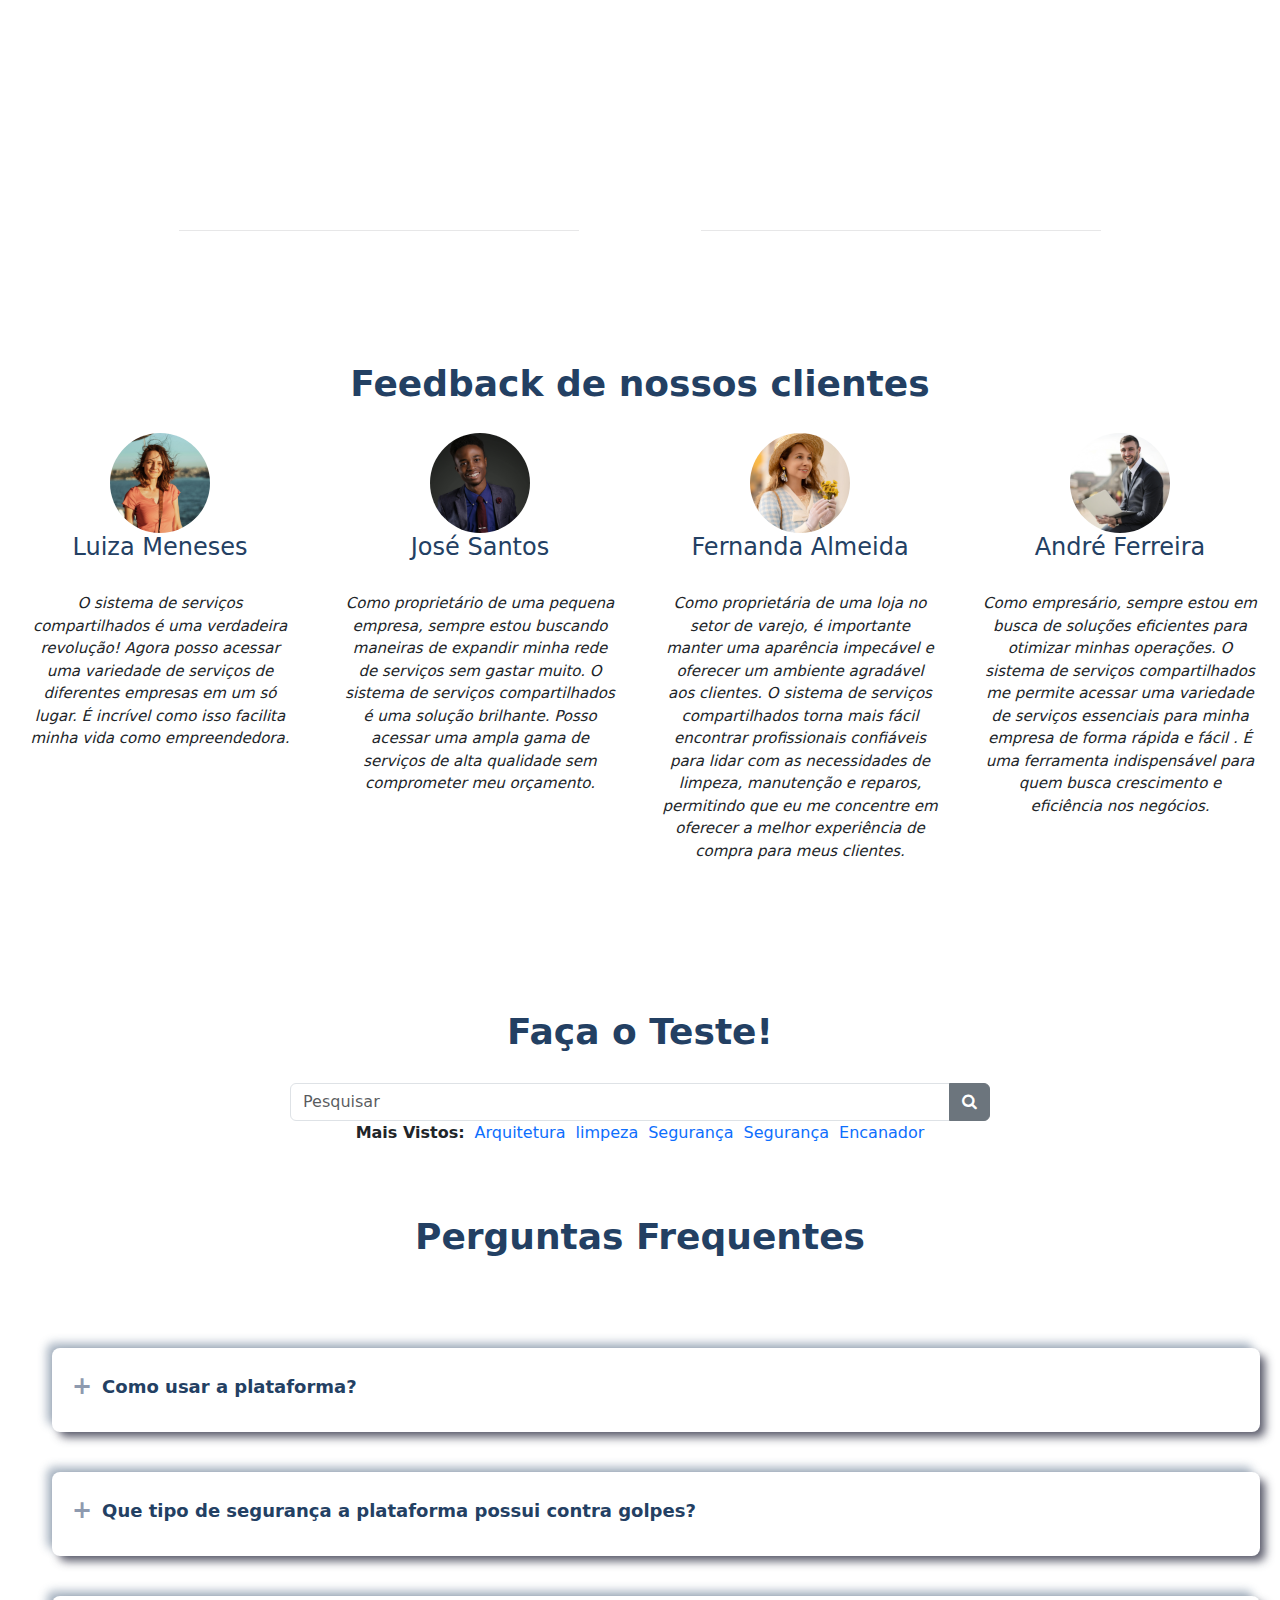
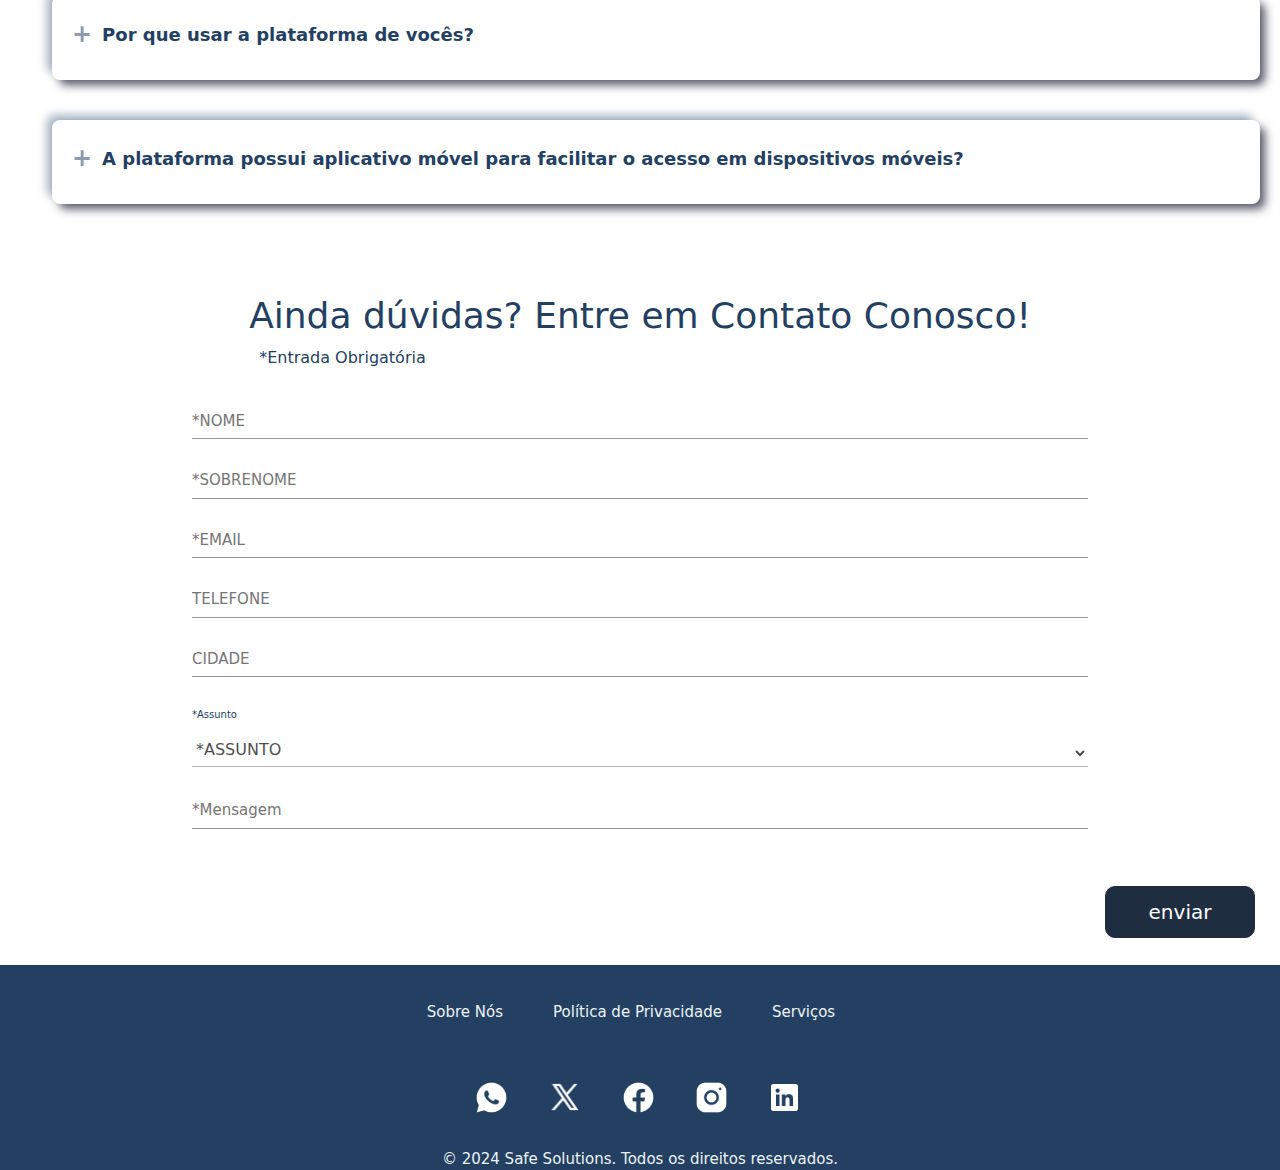
==== commit cfd61ed4: "pequenas alterações" ====
--- a/index.html
+++ b/index.html
@@ -208,13 +208,11 @@
         </section>
         <div class="links d-flex">
             <strong>Mais Vistos:</strong>
-            <div class="servicos-links">
                 <a href="#">Arquitetura</a>
                 <a href="#">limpeza</a>
-                <a href="#">Transportes</a>
+                <a href="#">Segurança</a>
                 <a href="#">Segurança</a>
                 <a href="#">Encanador</a>
-            </div>
         </div>
 
         
@@ -307,17 +305,21 @@
         <!--Nosso rodapé inteiro, atualmente ele está responsivo, mas não da maneira certa,
         ao chegar a uns 720px (largura não precisa) ele precisa ficar em fileira, e não coluna-->
         <footer class="footer">
-            <div class="servicos">
-                
-                <ul class="d-flex flex-column mt-5">
-                    <strong class="pb-2">Serviços</strong>
-                   <a href="#">Arquitetura</a>
-                    <a href="#">limpeza</a>
-                    <a href="#">Transportes</a>
-                    <a href="#">Segurança</a>
-                    <a href="#">Encanador</a>
+            <div class="elements-footer">
+                <ul>
+                    <a href="">Sobre Nós</a>
+                    <a href="">Política de Privacidade</a>
+                    <a href="">Serviços</a>
                 </ul>
             </div>
+
+                <ul class="icons-footer">
+                    <a href=""><img width="90" src="img/zap.svg" alt="Whatsapp"></a>
+                    <a href=""><img width="90" src="img/x.svg" alt=""></a>
+                    <a href=""><img width="90" src="img/Facebook.svg" alt=""></a>
+                    <a href=""><img width="90" src="img/Instagram.svg" alt=""></a>
+                    <a href=""><img width="90" src="img/LinkedIn.svg" alt=""></a>
+                </ul>
                 <span class="align-text">© 2024 Safe Solutions. Todos os direitos reservados.</span>
         </footer>
 
--- a/padronizacao/padrao.css
+++ b/padronizacao/padrao.css
@@ -25,7 +25,7 @@
 }
 
 body{
-    font-family: "montserrat";
+    font-family: ;
     height: 100%;
 }
 
@@ -141,8 +141,6 @@
 #elements-header{
     margin-left: 16px;
 }
-
-
 .footer-menu{
     width: 32rem;
     height: 3vh;
@@ -155,11 +153,9 @@
     background-color: var(--blue3);
     display: flex;
     flex-direction: column;
+
     color: var(--white);
     font-size: 15px;
-}
-.footer strong{
-    color: var(--white);
 }
 .elements-footer a, .elements-footer ul{
     display: flex;
@@ -186,8 +182,6 @@
     margin-right: 30px;
     width: clamp(30px,50%,80px);
 }
-
-
 @media screen and (min-width:700px){
     .elements-header{
         max-width: 700px;
@@ -254,17 +248,16 @@
     .menuOculto{
         display: none;
     }
-
-    .elements-footer ul{
+        .elements-footer ul{
             display: flex;
             flex-direction: row;
             justify-content: center;
             align-items: normal;
             margin: 20px 20px;
-    }
-    .elements-footer ul a{
+        }
+        .elements-footer ul a{
             margin: 0 50px 20px 0;
-    }
+        }
         
     }
     --- a/css/index.css
+++ b/css/index.css
@@ -11,9 +11,6 @@
 }
 a{
     text-decoration: none;
-}
-strong{
-    color: var(--blue3);
 }
 
 
@@ -185,7 +182,7 @@
 
 /* Barra de pesquisa + Categorias */
 .categorias{
-    
+
     width: clamp(300px, 700px, 90%);
     margin: 0 auto;
 
@@ -195,21 +192,16 @@
     margin-bottom: 30px !important; 
 }
 .links{
-    margin-top: 20px;
     justify-content: center;
-    gap: 10px;
-}
-
-
-
-
-.servicos-links a{
-    margin: 0 5px;
-}
+}
+
+.links a{
+    margin-left: 10px;
+}
+
+
   
-.servicos-links{
-    
-}
+
 
 /*Perguntas frequentes*/
 .FAQ{
@@ -318,15 +310,22 @@
 /*Botão RESET*/
 .forms input[type="submit"]{
     padding: 10px;
+    width: 150px;
+    font-size: 20px;
     margin-left: calc(100% - 200px);
     background-color: var(--blue4);
     border: 1px solid var(--blue4);
     color: white;
     border-radius: 10px;
     cursor: pointer;
-   
-}
-
+    transition: background-color 0.5s, border 0.5s, color 0.5s;
+}
+.forms input[type="submit"]:hover{
+    background-color: var(--blue3);
+    border: 1px solid var(--blue3);
+    color: #8e9aaf;
+    transition: background-color 0.5s, border 0.5s, color 0.5s;   
+}
 
 .textarea{
     margin: 2em 0 10px 0;
@@ -342,12 +341,7 @@
 }
 
 
-@media screen and (max-width:620px){
-    .servicos-links{
-        max-width: clamp(300px, 40%, 500px);
-    }
-    
-}
+
 @media  screen and (min-width: 720px) {
     .joinUs{
         max-width: 700px;
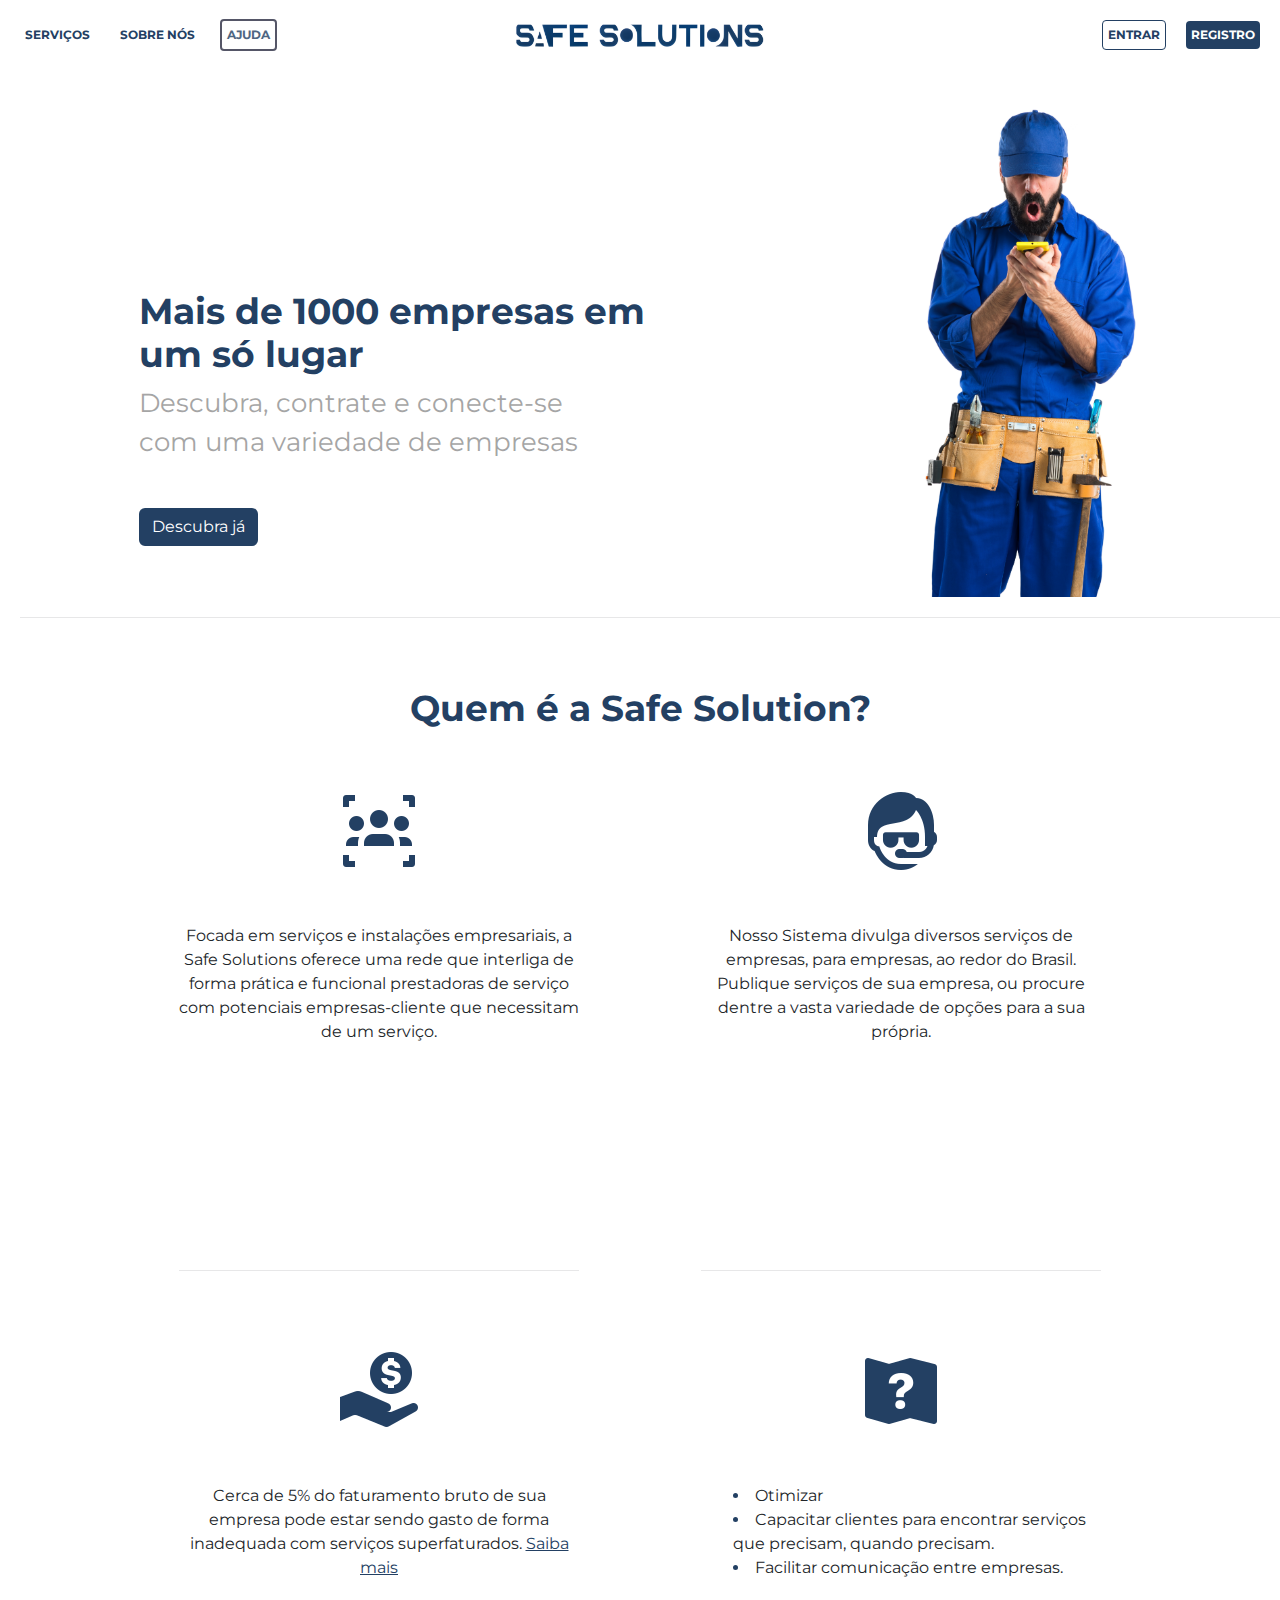
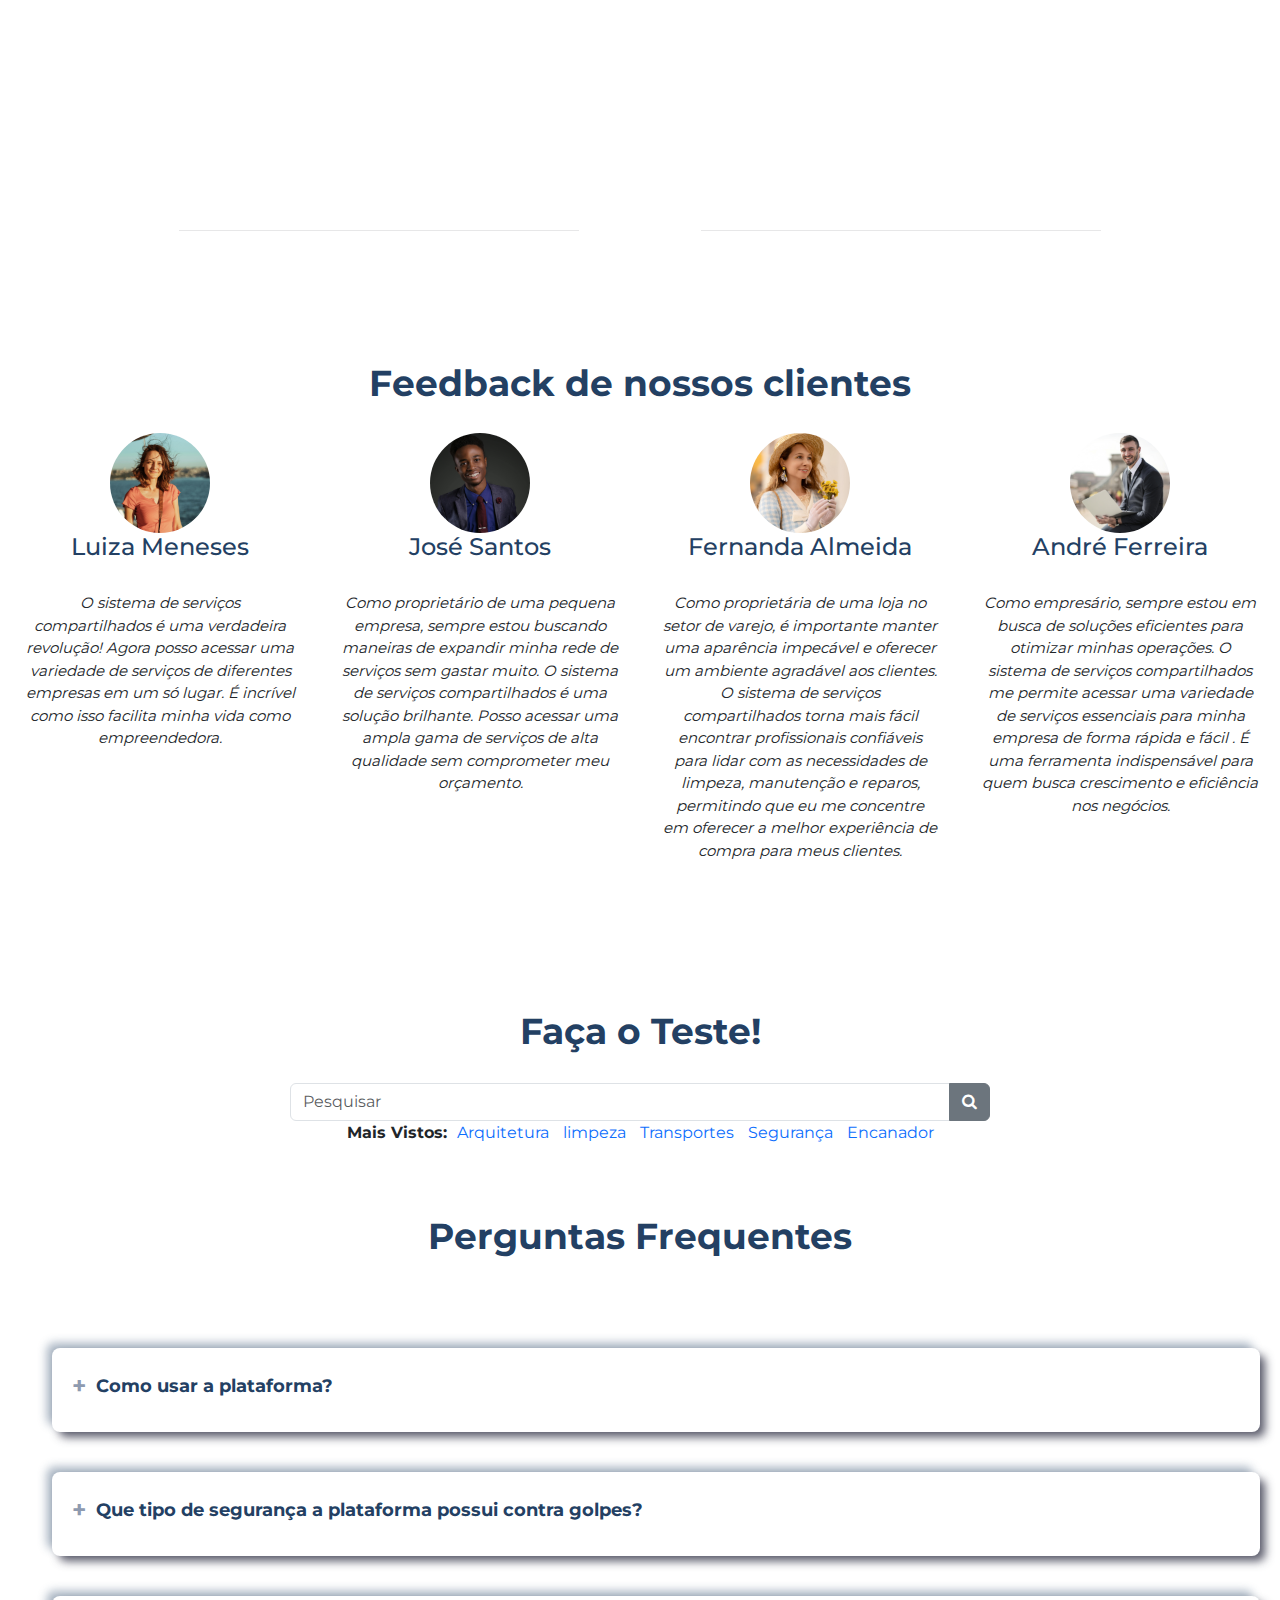
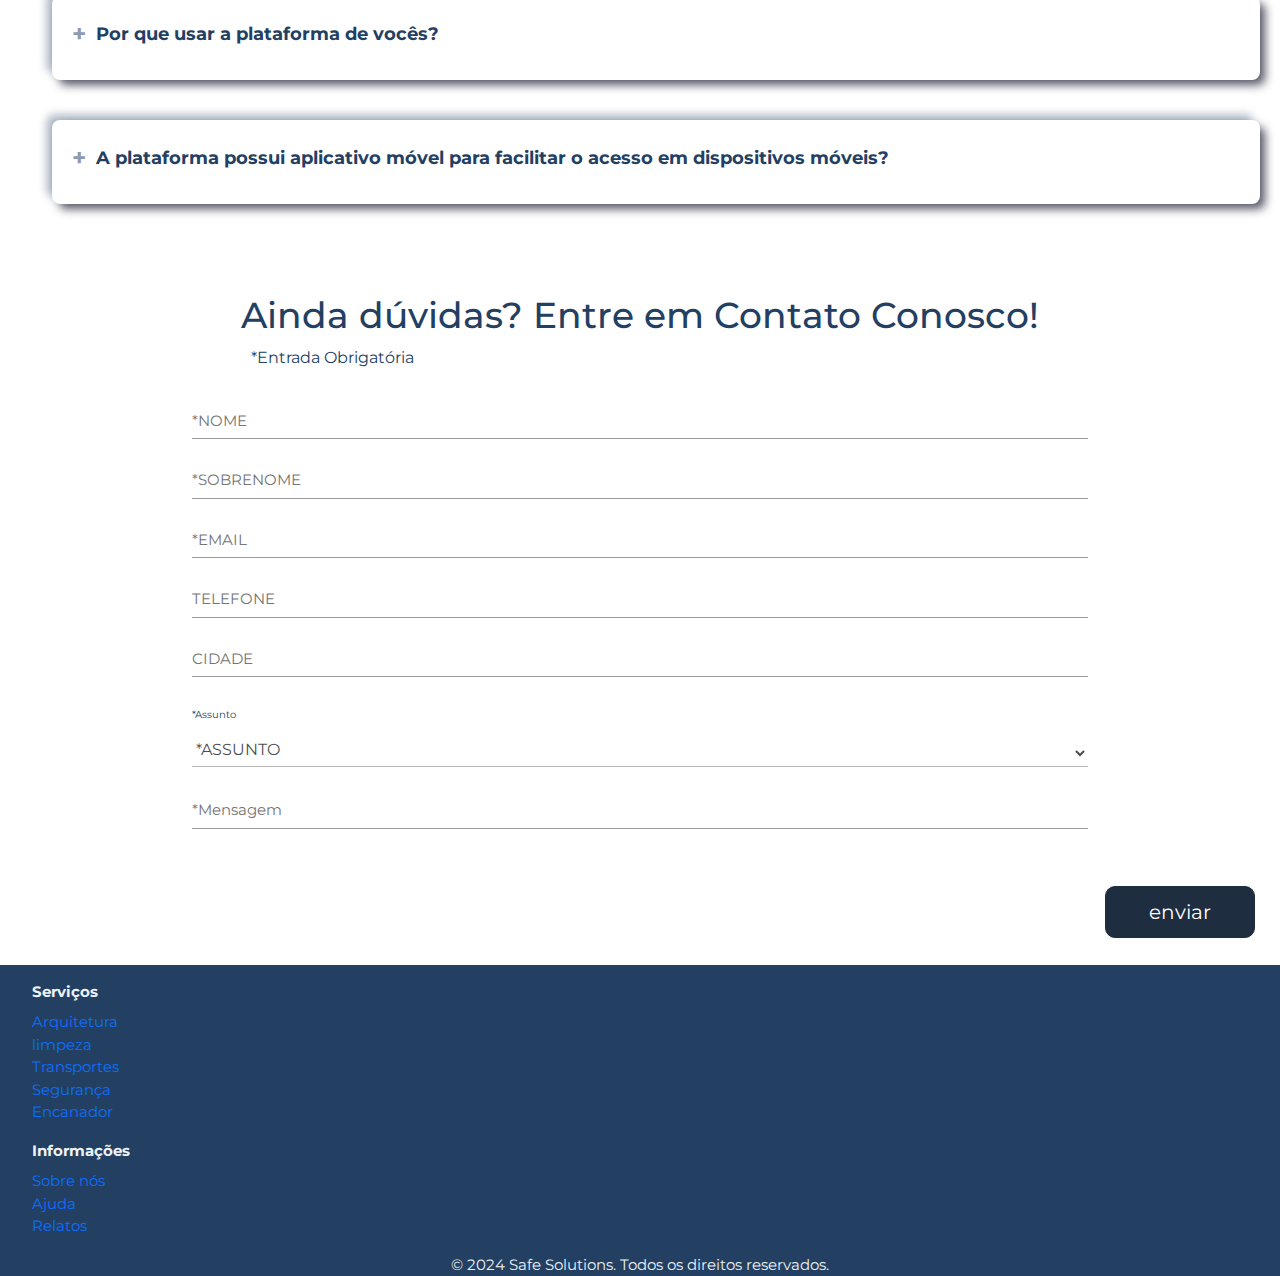
==== commit 3eb1b93a: "finalizando footer" ====
--- a/index.html
+++ b/index.html
@@ -75,7 +75,7 @@
        
         
 
-        <h4 class="title-main-text">Quem é a Safe Solution?</h4>
+        <h4 id="quemSomos" class="title-main-text">Quem é a Safe Solution?</h4>
         <section class="text-body">
             <div class="Text">
                 
@@ -135,7 +135,7 @@
         </div>
     </main>
         <!-- Feedbacks de outros Clientes -->
-        <section class="comments-area">
+        <section id="relatos" class="comments-area">
             <h4 class="title-main-text">Feedback de nossos clientes</h4>
             <div class="comments">
                 <div class="container">
@@ -208,11 +208,13 @@
         </section>
         <div class="links d-flex">
             <strong>Mais Vistos:</strong>
+            <div class="servicos-links">
                 <a href="#">Arquitetura</a>
                 <a href="#">limpeza</a>
-                <a href="#">Segurança</a>
+                <a href="#">Transportes</a>
                 <a href="#">Segurança</a>
                 <a href="#">Encanador</a>
+            </div>
         </div>
 
         
@@ -275,7 +277,7 @@
         </section>
         
 
-        <form class="forms">
+        <form id="ajuda" class="forms">
             <div class="forms-title">
                 <h4>Ainda dúvidas? Entre em Contato Conosco!</h4>
                 <p>*Entrada Obrigatória</p>
@@ -305,21 +307,26 @@
         <!--Nosso rodapé inteiro, atualmente ele está responsivo, mas não da maneira certa,
         ao chegar a uns 720px (largura não precisa) ele precisa ficar em fileira, e não coluna-->
         <footer class="footer">
-            <div class="elements-footer">
-                <ul>
-                    <a href="">Sobre Nós</a>
-                    <a href="">Política de Privacidade</a>
-                    <a href="">Serviços</a>
-                </ul>
-            </div>
-
-                <ul class="icons-footer">
-                    <a href=""><img width="90" src="img/zap.svg" alt="Whatsapp"></a>
-                    <a href=""><img width="90" src="img/x.svg" alt=""></a>
-                    <a href=""><img width="90" src="img/Facebook.svg" alt=""></a>
-                    <a href=""><img width="90" src="img/Instagram.svg" alt=""></a>
-                    <a href=""><img width="90" src="img/LinkedIn.svg" alt=""></a>
-                </ul>
+            <div class="servicos">
+                
+               <ul class="container1 d-flex flex-column mt-3" >               
+                    <strong class="pb-2">Serviços</strong>
+                    <li><a href="#">Arquitetura</a></li>
+                    <li><a href="#">limpeza</a></li>
+                    <li><a href="#">Transportes</a></li>
+                    <li><a href="#">Segurança</a></li>
+                    <li><a href="#">Encanador</a></li>
+               </ul>
+               
+               <ul class="container2 d-flex flex-column mt-3">
+                    <strong class="pb-2">Informações</strong>
+                    <li><a href="#quemSomos">Sobre nós</a></li>
+                    <li><a href="#ajuda">Ajuda</a></li>
+                    <li><a href="#relatos">Relatos</a></li>
+
+               </ul>
+               
+            </div>
                 <span class="align-text">© 2024 Safe Solutions. Todos os direitos reservados.</span>
         </footer>
 
--- a/padronizacao/padrao.css
+++ b/padronizacao/padrao.css
@@ -25,7 +25,7 @@
 }
 
 body{
-    font-family: ;
+    font-family: "montserrat";
     height: 100%;
 }
 
@@ -141,11 +141,11 @@
 #elements-header{
     margin-left: 16px;
 }
-.footer-menu{
-    width: 32rem;
-    height: 3vh;
-    background-color: var(--blue3);
-    border-radius: 0 0 20px 20px;
+
+
+.footer .servicos ul{
+    list-style: none;
+    
 }
 .footer{
     margin-top: 3vh;
@@ -153,9 +153,14 @@
     background-color: var(--blue3);
     display: flex;
     flex-direction: column;
-
     color: var(--white);
     font-size: 15px;
+}
+.footer .servicos ul a {
+    display: inline;
+}
+.footer strong{
+    color: var(--white);
 }
 .elements-footer a, .elements-footer ul{
     display: flex;
@@ -182,6 +187,8 @@
     margin-right: 30px;
     width: clamp(30px,50%,80px);
 }
+
+
 @media screen and (min-width:700px){
     .elements-header{
         max-width: 700px;
@@ -248,16 +255,17 @@
     .menuOculto{
         display: none;
     }
-        .elements-footer ul{
+
+    .elements-footer ul{
             display: flex;
             flex-direction: row;
             justify-content: center;
             align-items: normal;
             margin: 20px 20px;
-        }
-        .elements-footer ul a{
+    }
+    .elements-footer ul a{
             margin: 0 50px 20px 0;
-        }
+    }
         
     }
     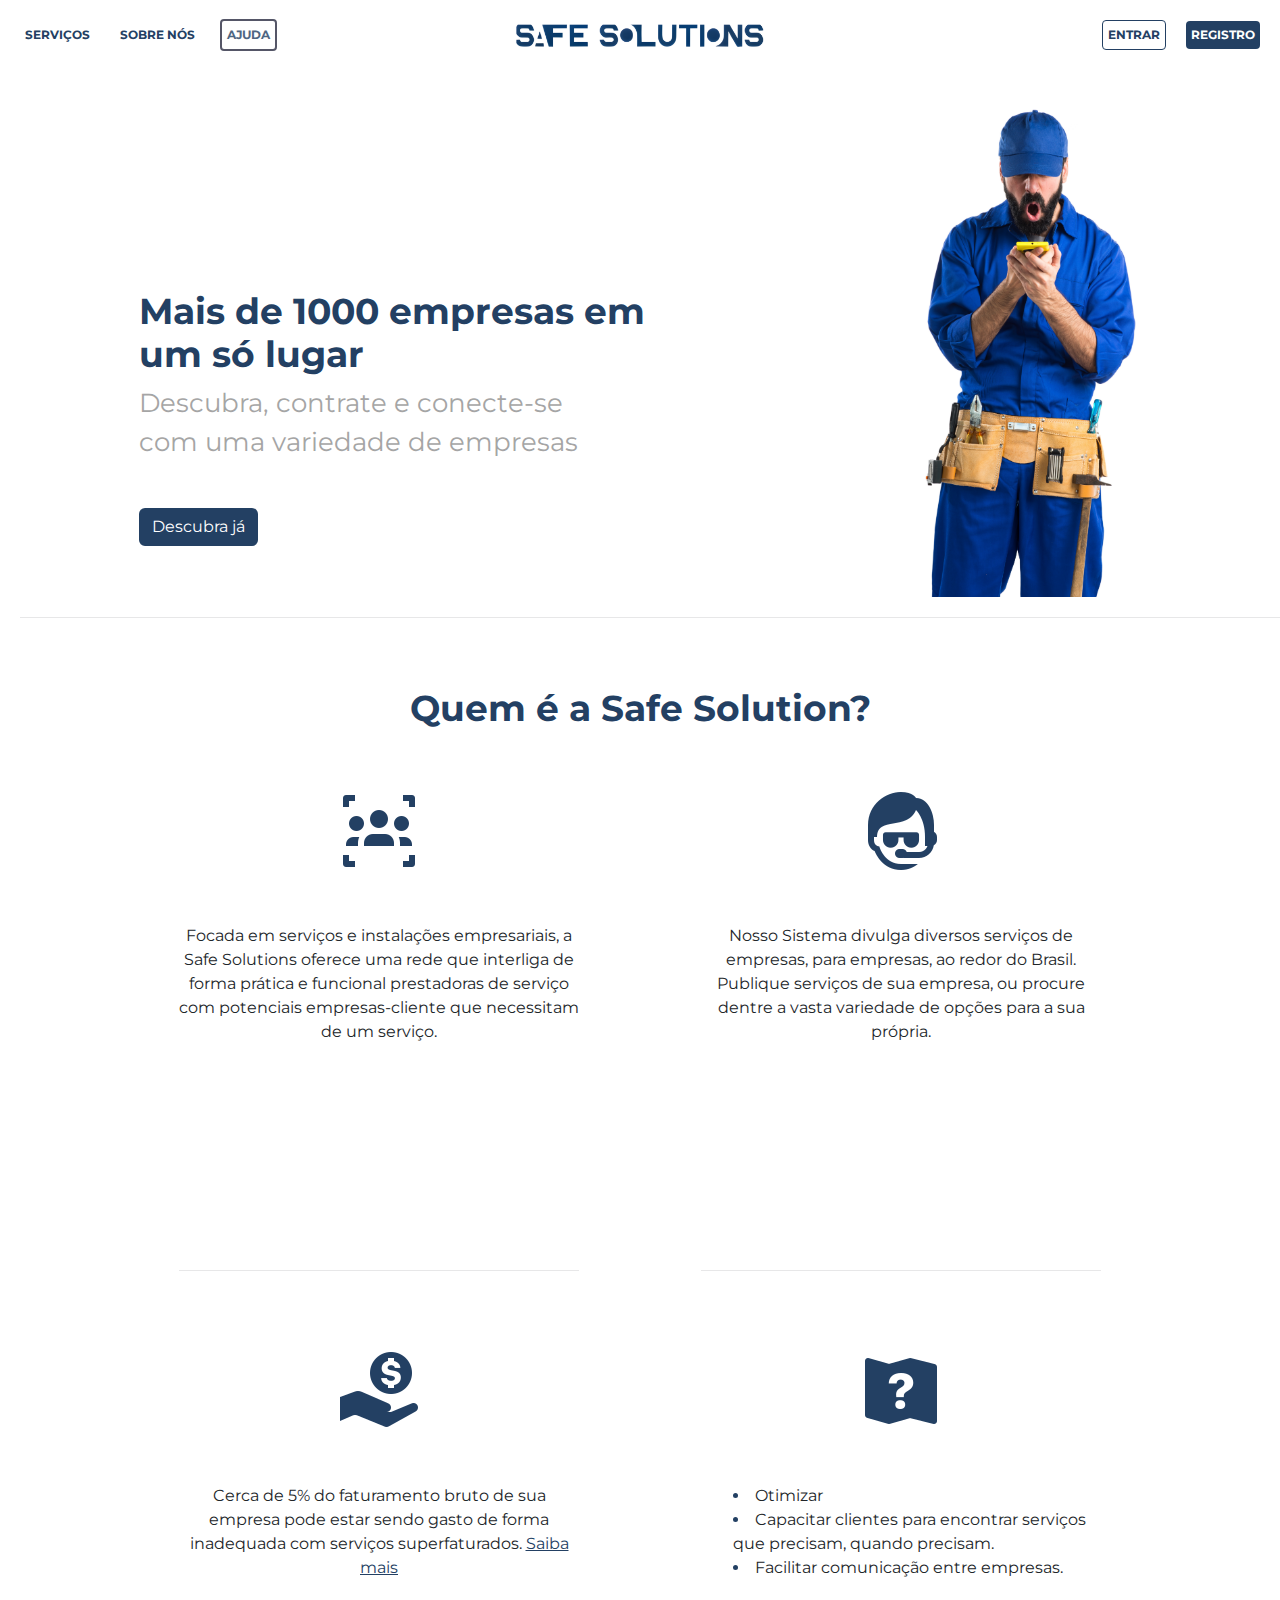
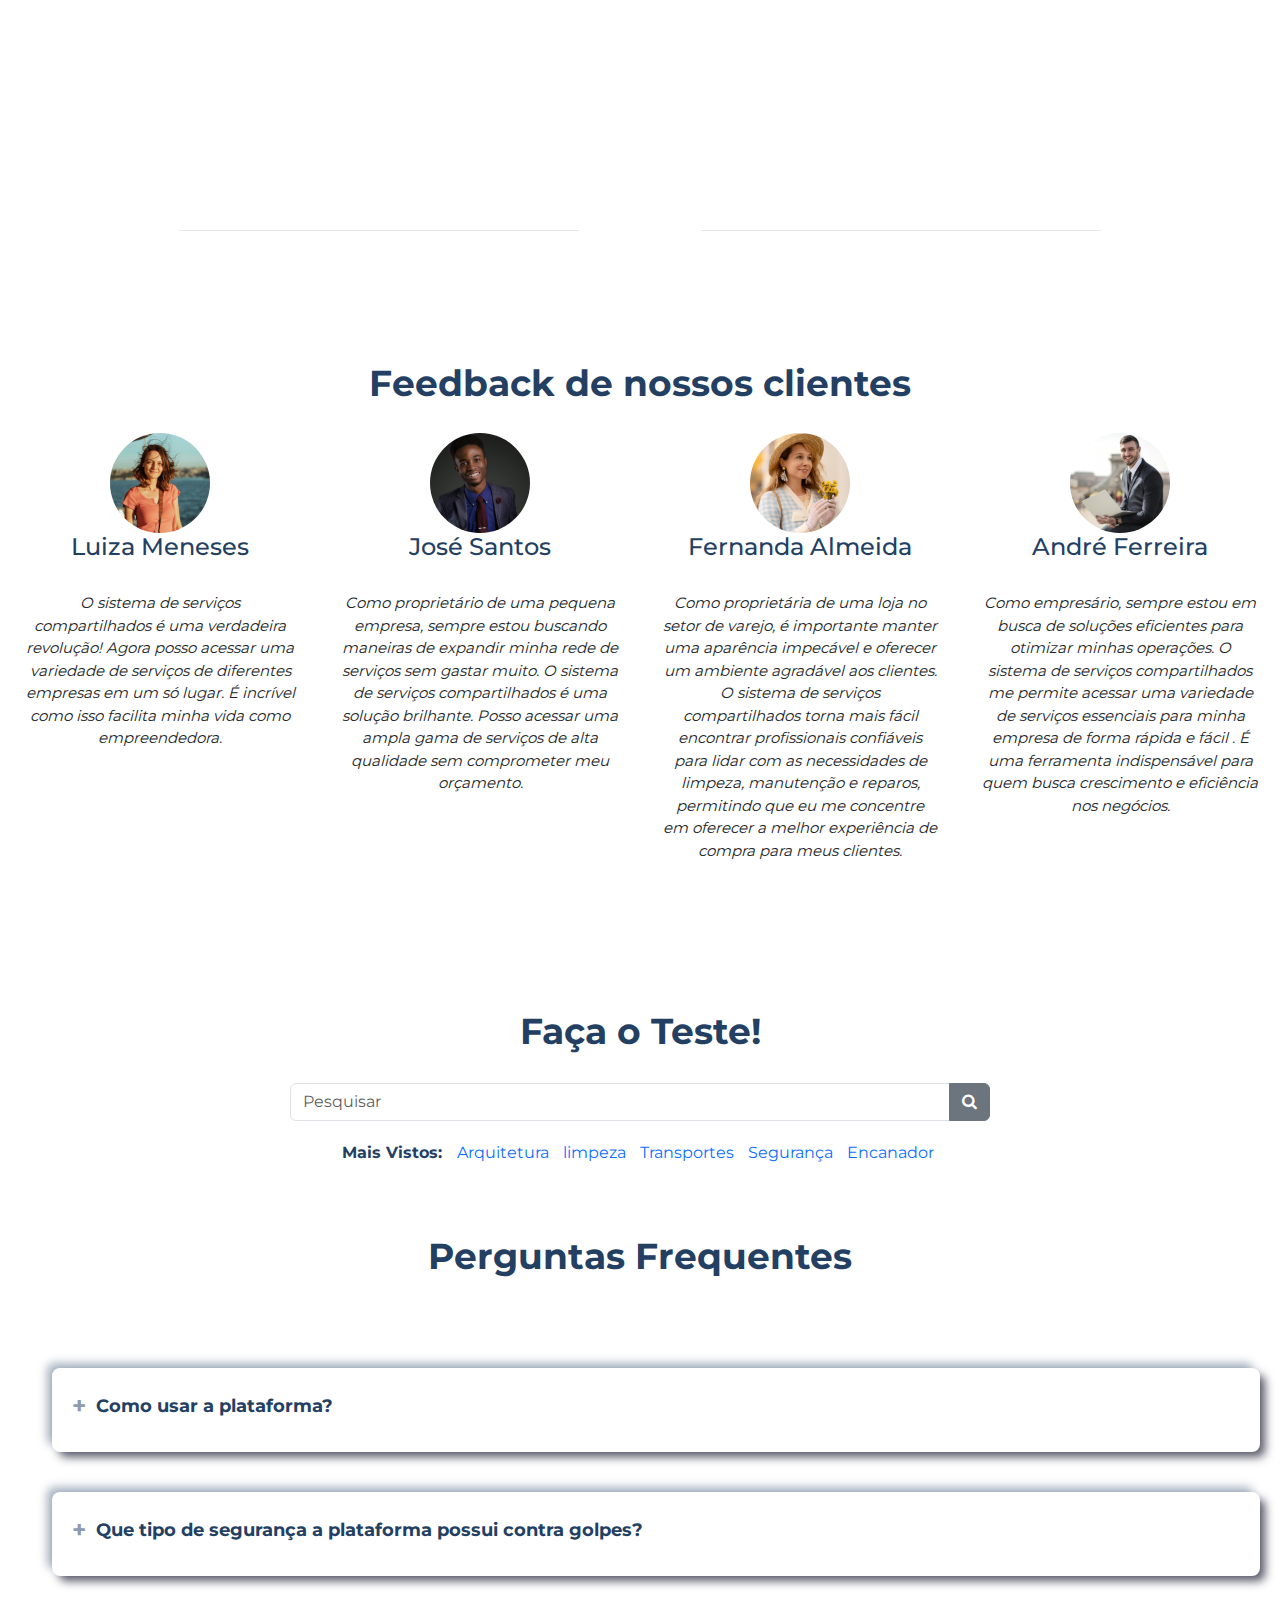
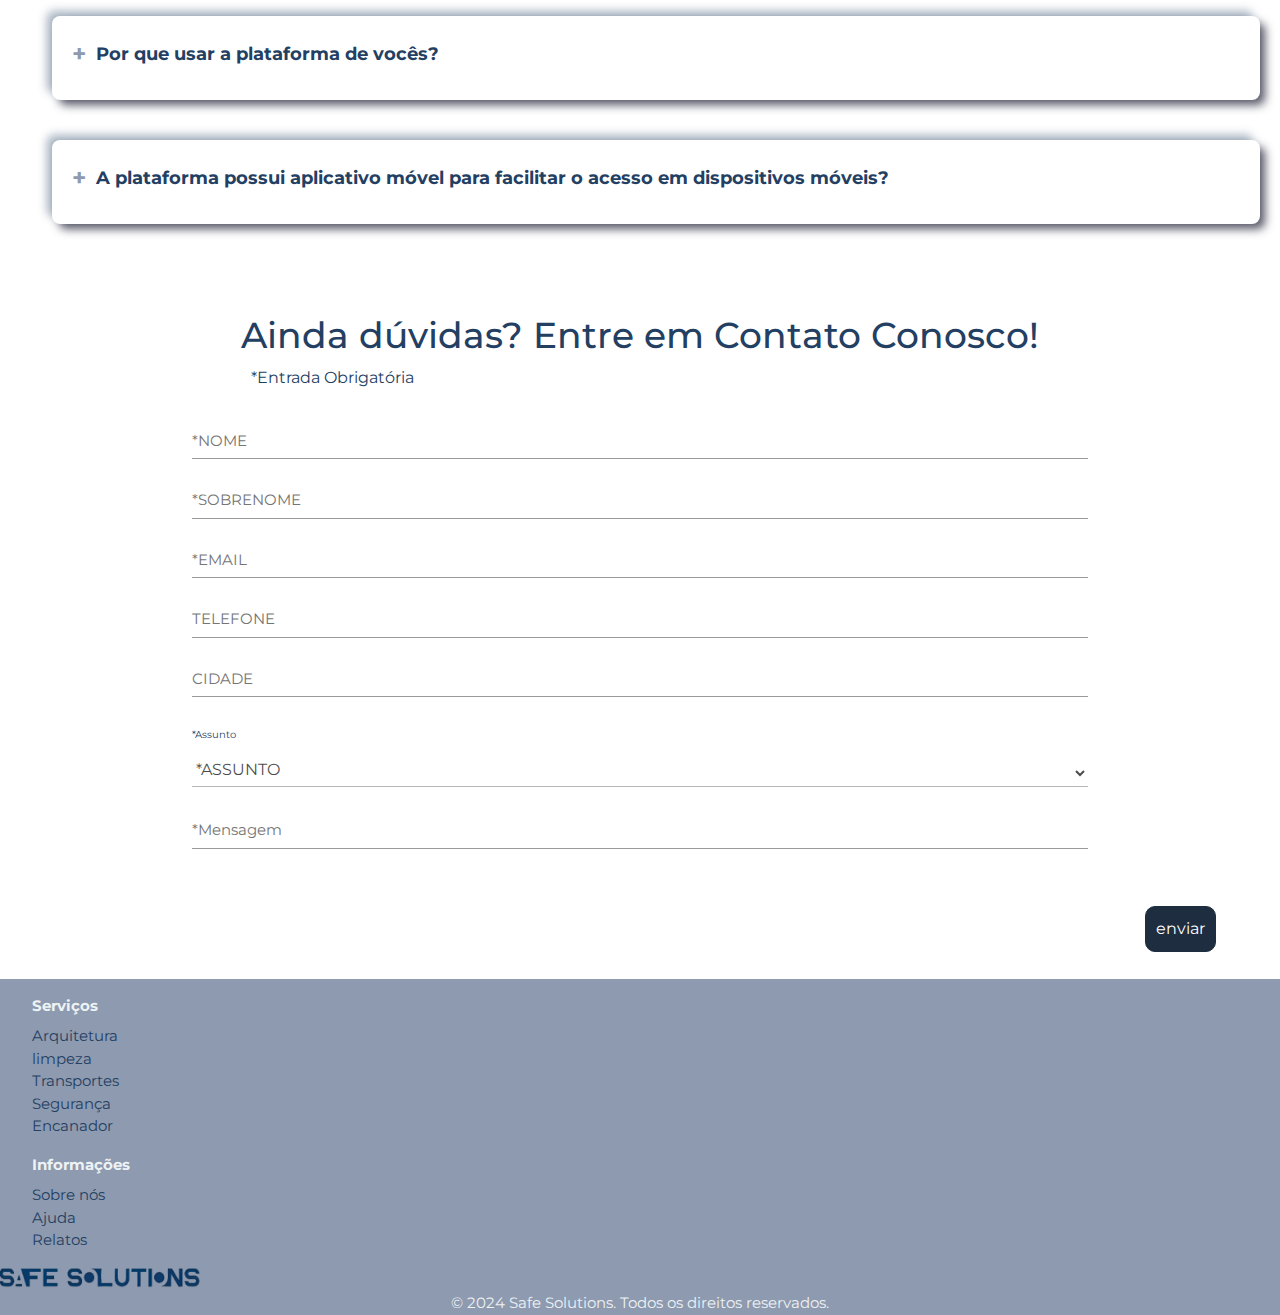
==== commit 76db334e: "finalizando footer" ====
--- a/index.html
+++ b/index.html
@@ -308,7 +308,6 @@
         ao chegar a uns 720px (largura não precisa) ele precisa ficar em fileira, e não coluna-->
         <footer class="footer">
             <div class="servicos">
-                
                <ul class="container1 d-flex flex-column mt-3" >               
                     <strong class="pb-2">Serviços</strong>
                     <li><a href="#">Arquitetura</a></li>
@@ -325,9 +324,10 @@
                     <li><a href="#relatos">Relatos</a></li>
 
                </ul>
-               
-            </div>
-                <span class="align-text">© 2024 Safe Solutions. Todos os direitos reservados.</span>
+               <a href=""> <img src="img/Logo (Reserva).png" width="200" alt=""></a>
+            </div>
+          
+               <span class="align-text">© 2024 Safe Solutions. Todos os direitos reservados.</span>
         </footer>
 
 
--- a/padronizacao/padrao.css
+++ b/padronizacao/padrao.css
@@ -1,6 +1,6 @@
 :root{
     --blue: #2B2D42;
-    --blue2: #8D99AE;
+    --blue2: #1d1e20;
     --blue3:#234063;
     --blue4:#1E2D3F;
     --white: #EDF2F4;
@@ -150,43 +150,24 @@
 .footer{
     margin-top: 3vh;
     width: 100%;
-    background-color: var(--blue3);
+    background-color: var(--blue2);
     display: flex;
     flex-direction: column;
     color: var(--white);
     font-size: 15px;
 }
+.footer .servicos{
+    background-color: none;
+}
 .footer .servicos ul a {
     display: inline;
-}
+    color: #234063;
+}
+
 .footer strong{
     color: var(--white);
 }
-.elements-footer a, .elements-footer ul{
-    display: flex;
-    text-decoration: none;
-    flex-direction: column;
-    color: var(--white);
-    margin-bottom: 2rem;
-    align-items: center;
-    
-}
-.elements-footer{
-
-    margin: 1rem;
-}
-.icons-footer{
-    display: flex;
-    text-decoration: none;
-    flex-direction: row;
-    margin-bottom: 2rem;
-    align-items: center;
-    justify-content: center;
-}
-.icons-footer img{
-    margin-right: 30px;
-    width: clamp(30px,50%,80px);
-}
+
 
 
 @media screen and (min-width:700px){
@@ -254,18 +235,6 @@
     }
     .menuOculto{
         display: none;
-    }
-
-    .elements-footer ul{
-            display: flex;
-            flex-direction: row;
-            justify-content: center;
-            align-items: normal;
-            margin: 20px 20px;
-    }
-    .elements-footer ul a{
-            margin: 0 50px 20px 0;
-    }
-        
+    }      
     }
     --- a/css/index.css
+++ b/css/index.css
@@ -11,6 +11,9 @@
 }
 a{
     text-decoration: none;
+}
+strong{
+    color: var(--blue3);
 }
 
 
@@ -182,7 +185,7 @@
 
 /* Barra de pesquisa + Categorias */
 .categorias{
-
+    
     width: clamp(300px, 700px, 90%);
     margin: 0 auto;
 
@@ -192,15 +195,17 @@
     margin-bottom: 30px !important; 
 }
 .links{
+    margin-top: 20px;
     justify-content: center;
-}
-
-.links a{
-    margin-left: 10px;
-}
-
-
-  
+    gap: 10px;
+}
+
+
+
+
+.servicos-links a{
+    margin: 0 5px;
+}
 
 
 /*Perguntas frequentes*/
@@ -310,22 +315,15 @@
 /*Botão RESET*/
 .forms input[type="submit"]{
     padding: 10px;
-    width: 150px;
-    font-size: 20px;
     margin-left: calc(100% - 200px);
     background-color: var(--blue4);
     border: 1px solid var(--blue4);
     color: white;
     border-radius: 10px;
     cursor: pointer;
-    transition: background-color 0.5s, border 0.5s, color 0.5s;
-}
-.forms input[type="submit"]:hover{
-    background-color: var(--blue3);
-    border: 1px solid var(--blue3);
-    color: #8e9aaf;
-    transition: background-color 0.5s, border 0.5s, color 0.5s;   
-}
+   
+}
+
 
 .textarea{
     margin: 2em 0 10px 0;
@@ -341,7 +339,12 @@
 }
 
 
-
+@media screen and (max-width:620px){
+    .servicos-links{
+        max-width: clamp(300px, 40%, 500px);
+    }
+    
+}
 @media  screen and (min-width: 720px) {
     .joinUs{
         max-width: 700px;
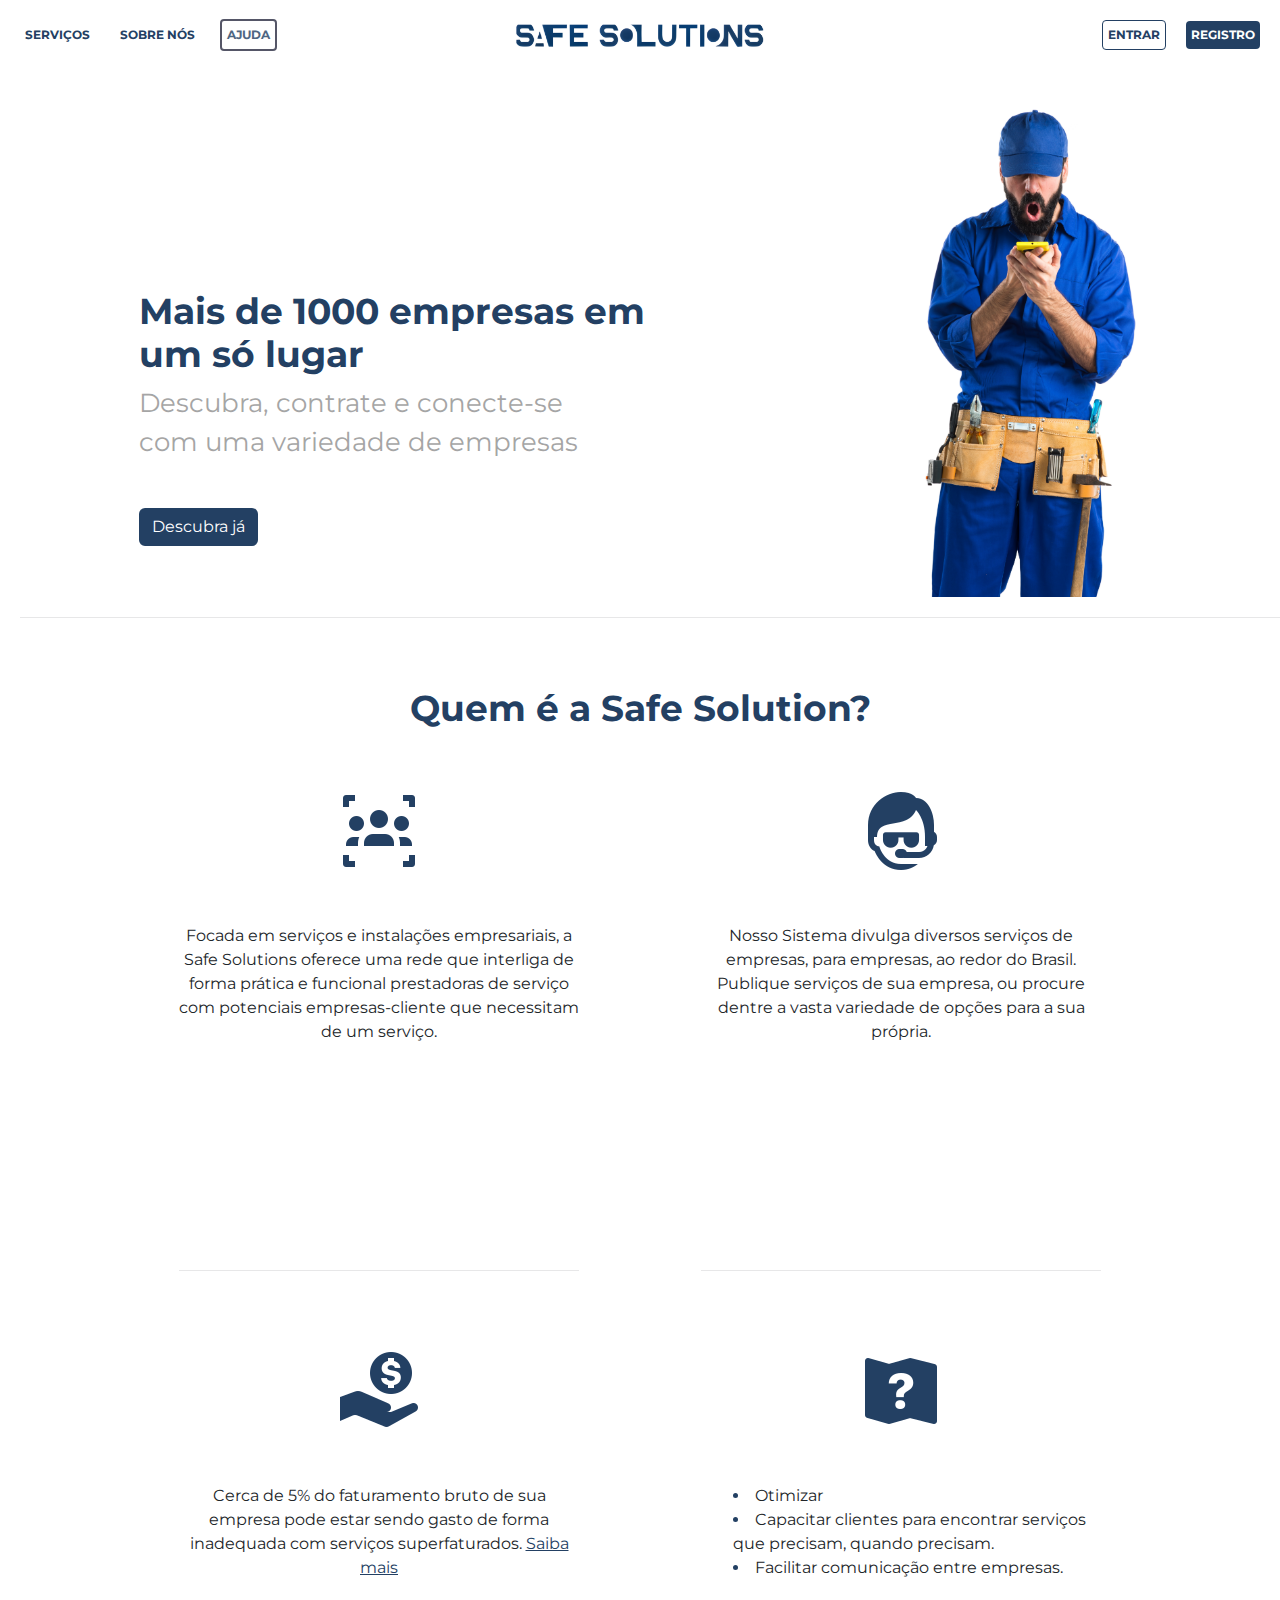
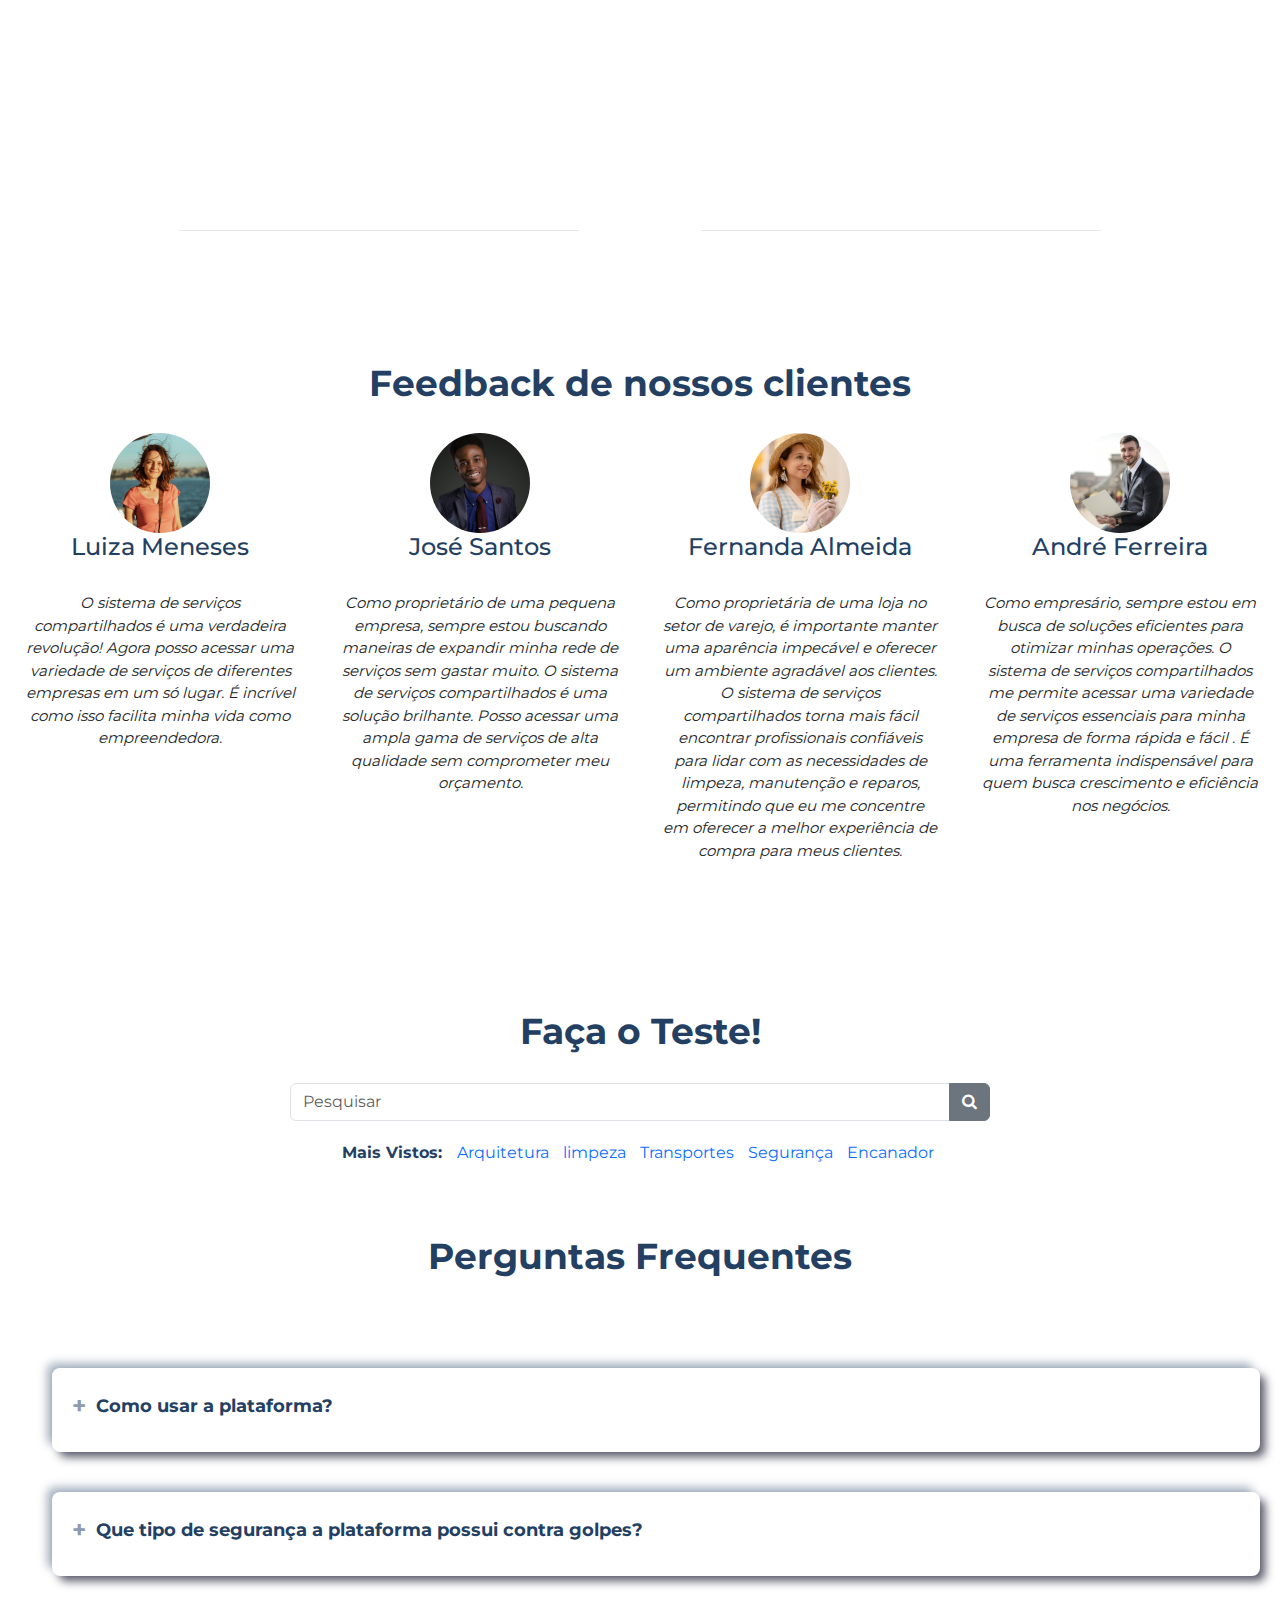
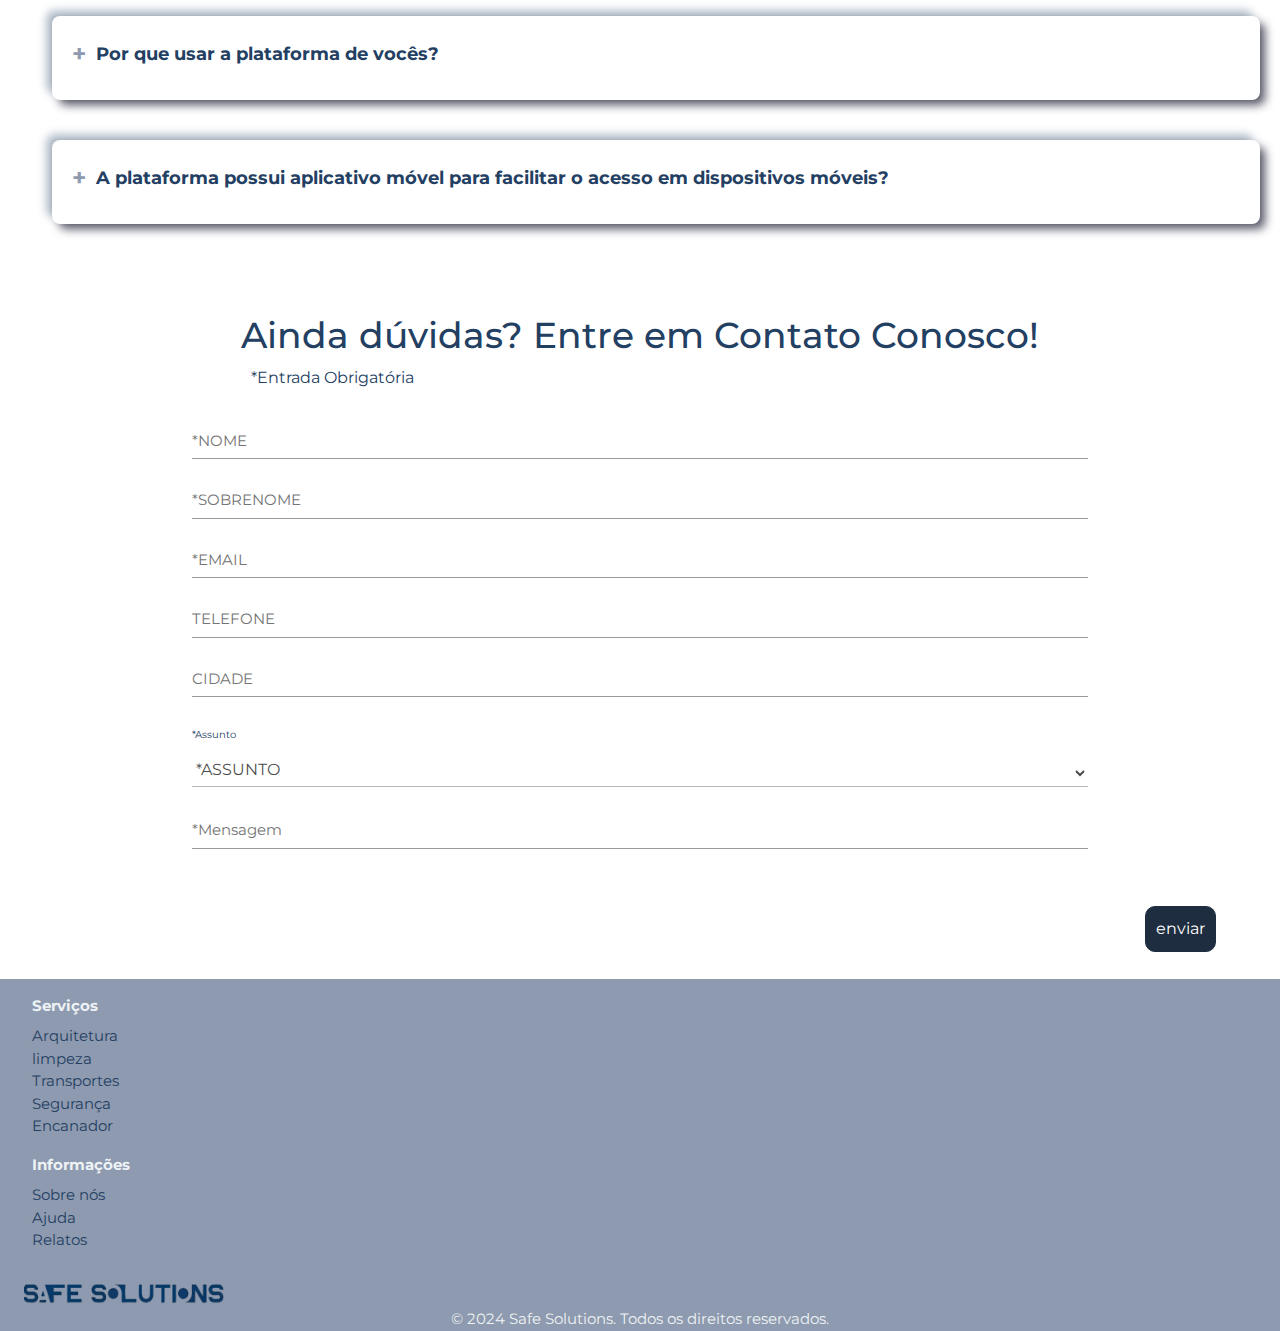
==== commit 4f9320b2: "arrumando footer" ====
--- a/index.html
+++ b/index.html
@@ -324,7 +324,12 @@
                     <li><a href="#relatos">Relatos</a></li>
 
                </ul>
-               <a href=""> <img src="img/Logo (Reserva).png" width="200" alt=""></a>
+            
+               <ul class="container3 d-flex flex-row mt3">
+                    <img src="" alt=""><img src="" alt=""><img src="" alt=""><img src="" alt=""><img src="" alt="">
+               </ul>
+
+               <a href="#" class="ml-4"> <img src="img/Logo (Reserva).png" width="200" alt="LOGO"></a>
             </div>
           
                <span class="align-text">© 2024 Safe Solutions. Todos os direitos reservados.</span>
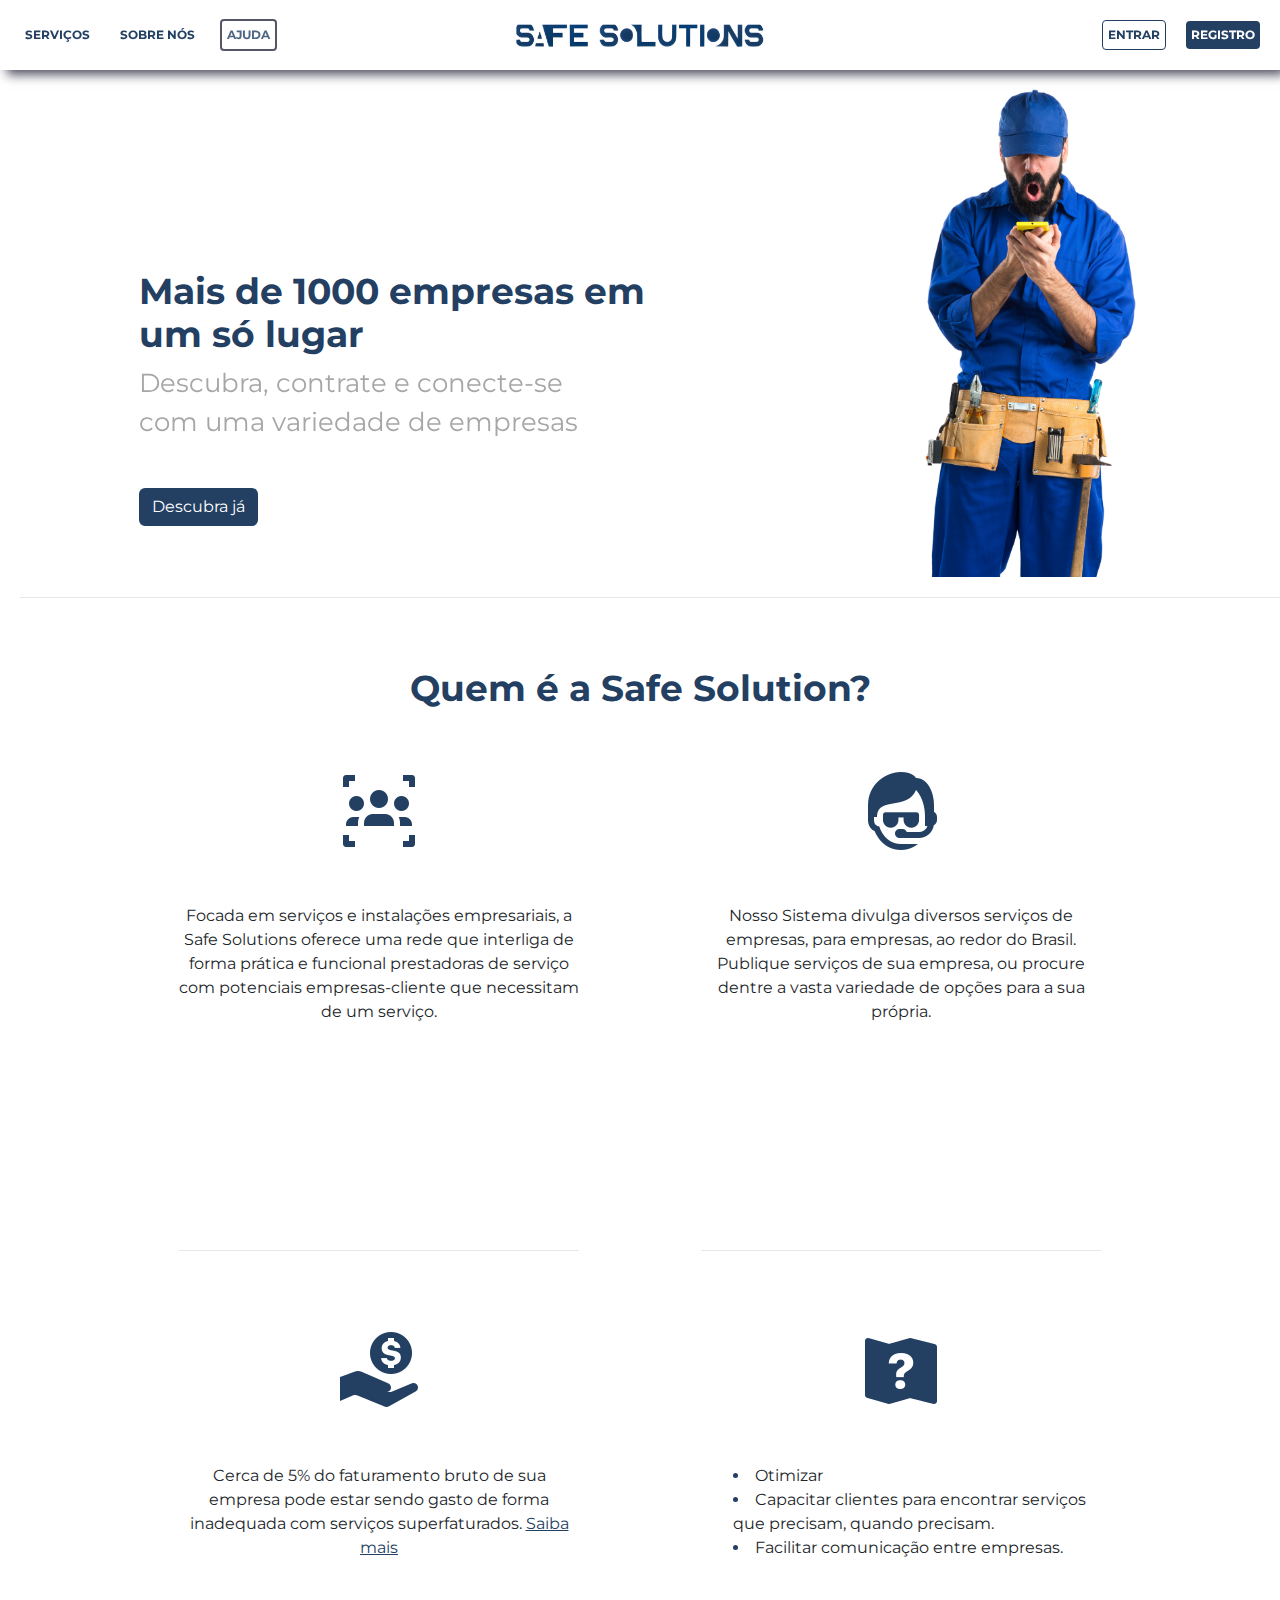
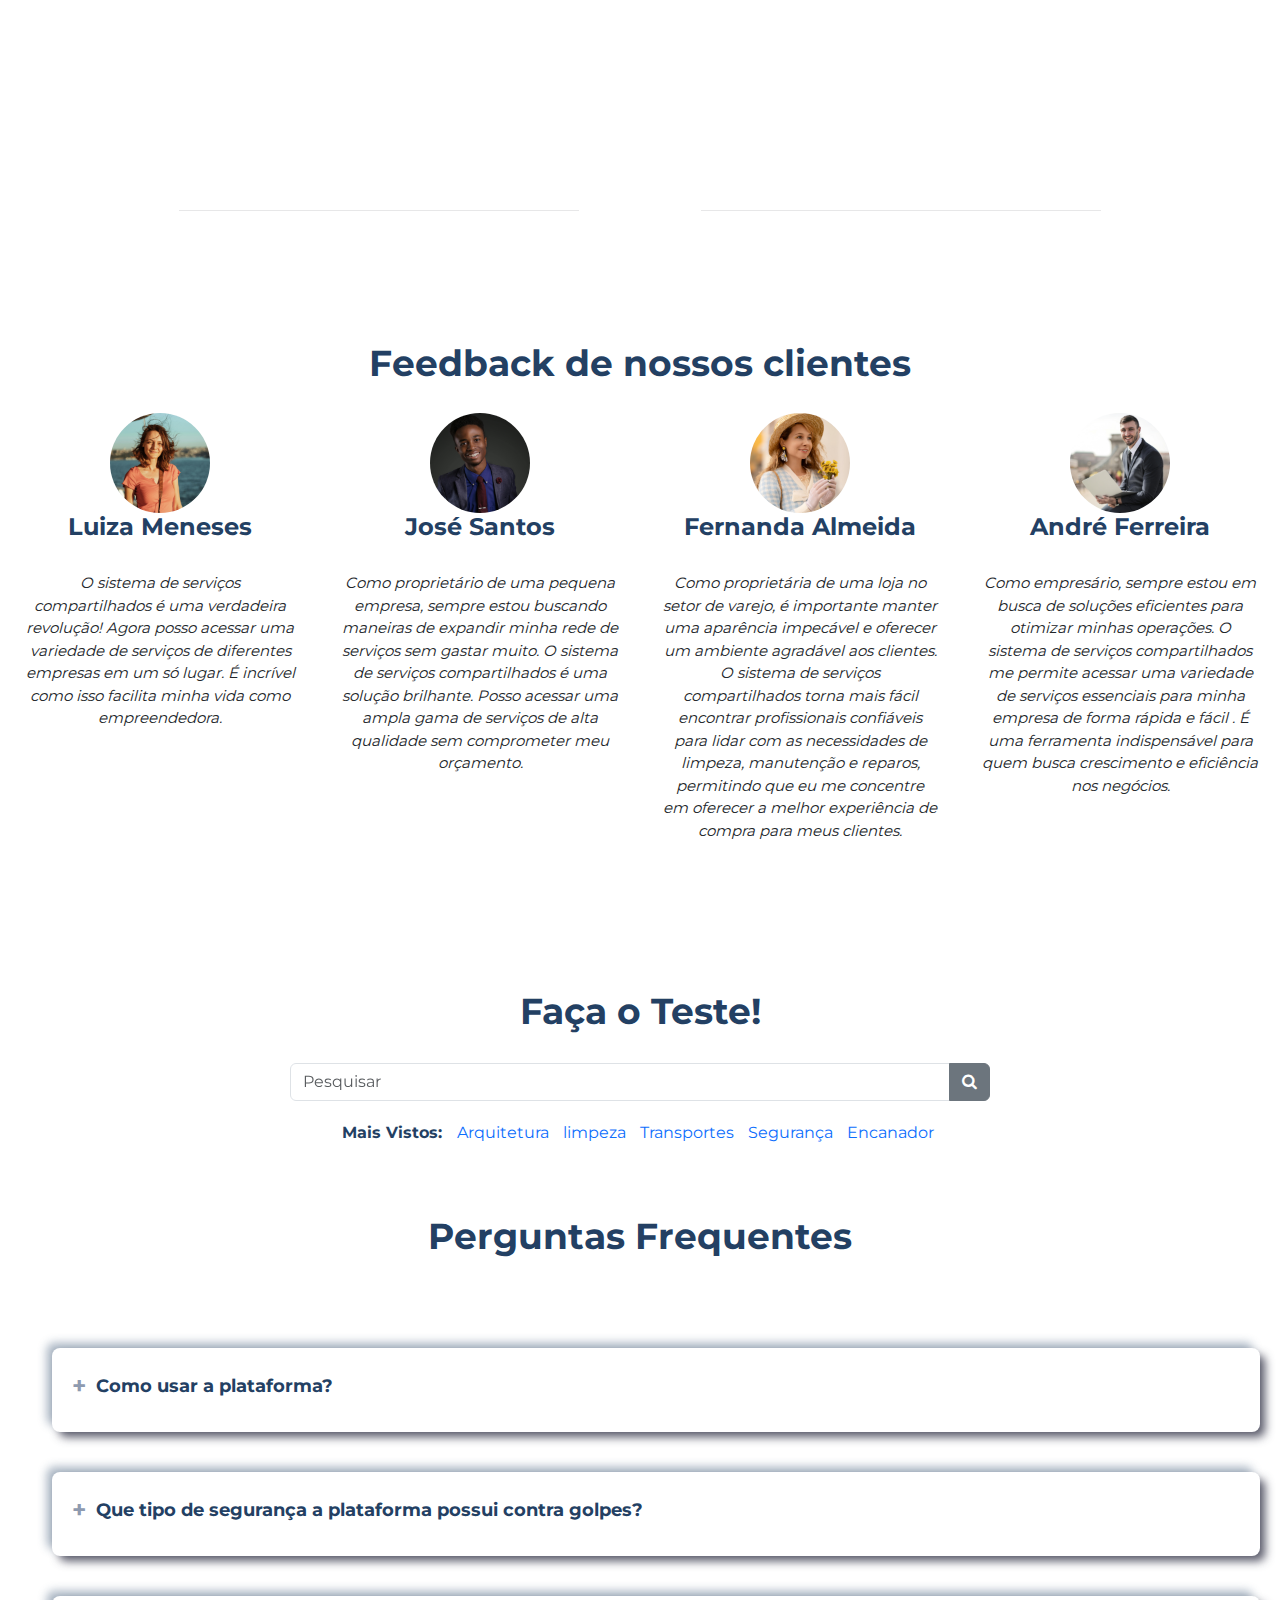
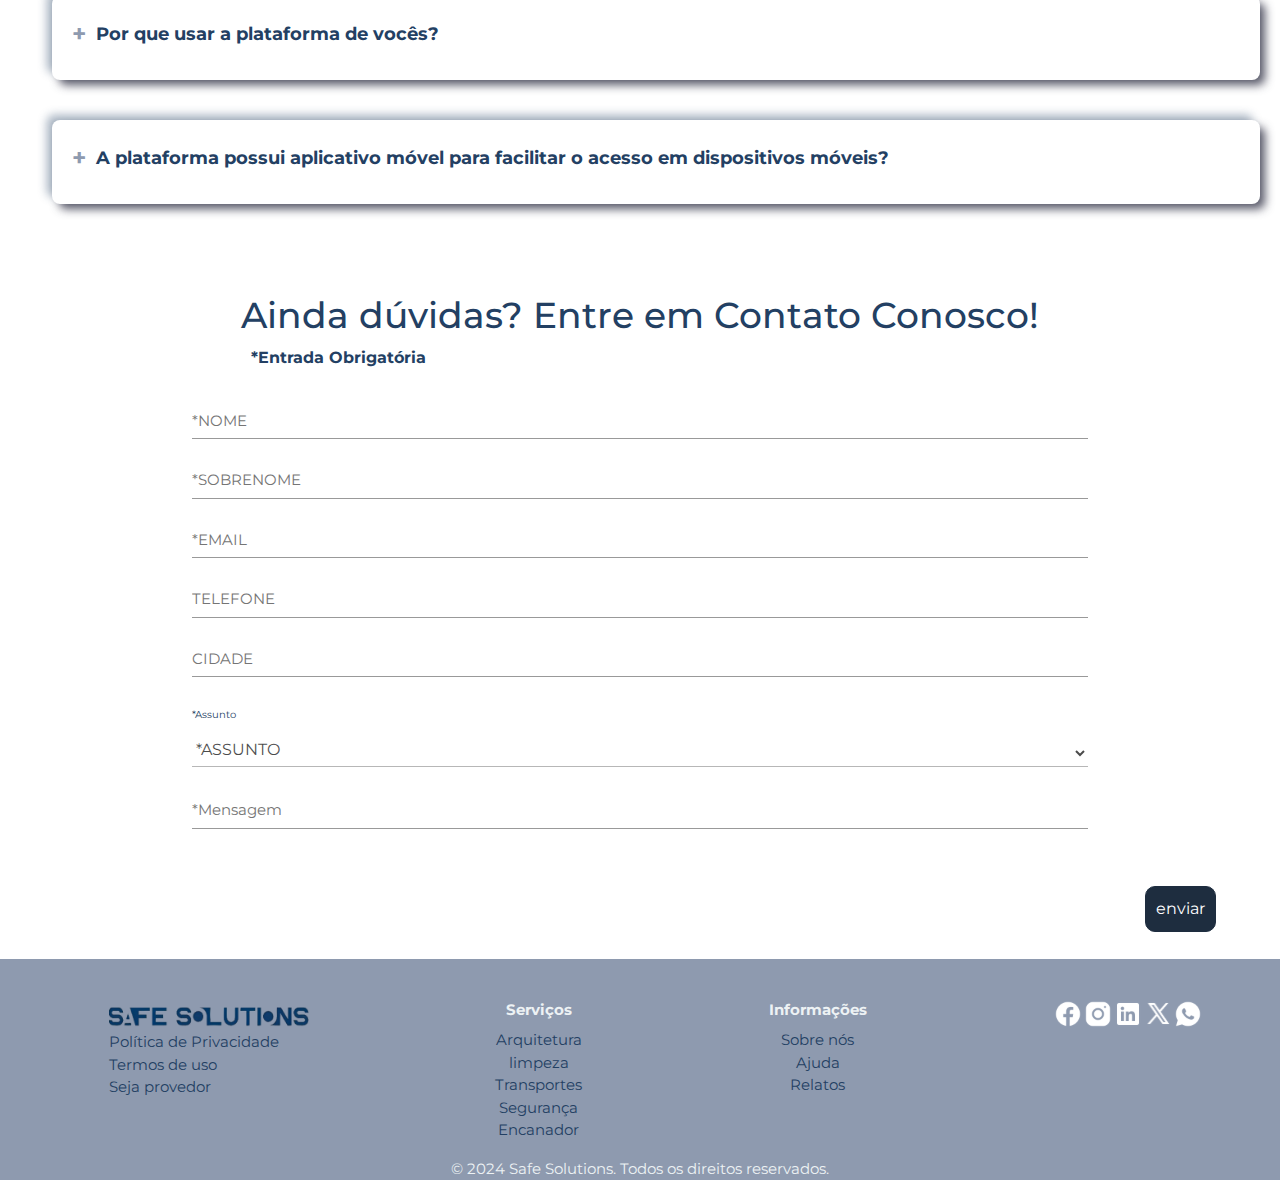
==== commit 2a798b69: "Finalização da index" ====
--- a/index.html
+++ b/index.html
@@ -27,10 +27,10 @@
         <!-- Menu versão mobile -->
         <div class="menuOculto" id="menuOculto">
             <button class="btn-close-x" onclick="fecharNav()">&times;</button>
-            <a href="" id="active">AJUDA</a>
-            <a href="">SERVIÇOS</a>
-            <a href="">SOBRE NÓS</a>
-            <a href="">ENTRAR</a>
+            <a href="#" id="active">AJUDA</a>
+            <a href="#">SERVIÇOS</a>
+            <a href="#">SOBRE NÓS</a>
+            <a href="#">ENTRAR</a>
         </div>
 
         <!-- Menu da Versão Desktop -->
@@ -39,23 +39,23 @@
             <img src="img/Menu.svg" alt="Menu" id="elements-header" style="font-size: 30px; cursor: pointer;" onclick="abrirNav()">
 
             <div class="elementsHeader-desktop">
-                <a href="">SERVIÇOS</a>
-                <a href="">SOBRE NÓS</a>
-                <a href="" id="active">AJUDA</a>
+                <a href="#">SERVIÇOS</a>
+                <a href="#">SOBRE NÓS</a>
+                <a href="#" id="active">AJUDA</a>
             </div>
             <div class="logo">
-                <a href="" id="logo-header"><img src="img/Logo.png" alt=""></a>
+                <a href="#" id="logo-header"><img src="img/Logo.png" alt=""></a>
             </div>
             <div class="left-header-desktop">
-                <a href="" class="login">ENTRAR</a>
-                <a href="" class="registro">REGISTRO</a>
+                <a href="#" class="login">ENTRAR</a>
+                <a href="#" class="registro">REGISTRO</a>
             </div>
         </div>
     </header>
 
 
       <!-- Botão disponível apenas no mobile. Junte-se a nós -->
-      <button class="btn-primary d-lg-none btn-block joinUs">Junte-se a nós <img src="img/Fast forward.png" alt=""></button>
+      <button class="btn-primary d-lg-none btn-block joinUs">Seja Provedor <img src="img/Fast forward.png" alt=""></button>
 
     <!--Área com todos os textos do corpo do site, Cada div text é um texto com seu icone,
     falta alterá-lo de acordo com o novo figma, está totalmente responsivo ja.-->
@@ -307,8 +307,14 @@
         <!--Nosso rodapé inteiro, atualmente ele está responsivo, mas não da maneira certa,
         ao chegar a uns 720px (largura não precisa) ele precisa ficar em fileira, e não coluna-->
         <footer class="footer">
-            <div class="servicos">
-               <ul class="container1 d-flex flex-column mt-3" >               
+            <div class="servicos mt-4">
+                <ul class="mt-4 container1">
+                    <a href="#"> <img src="img/Logo (Reserva).png" width="200" alt="LOGO"></a>
+                    <li><a href="#">Política de Privacidade</a></li>
+                    <li><a href="#">Termos de uso</a></li>
+                    <li><a href="#">Seja provedor</a></li>
+                </ul>
+               <ul class="container2 d-flex flex-column mt-3" >               
                     <strong class="pb-2">Serviços</strong>
                     <li><a href="#">Arquitetura</a></li>
                     <li><a href="#">limpeza</a></li>
@@ -317,7 +323,7 @@
                     <li><a href="#">Encanador</a></li>
                </ul>
                
-               <ul class="container2 d-flex flex-column mt-3">
+               <ul class="container3 d-flex flex-column mt-3">
                     <strong class="pb-2">Informações</strong>
                     <li><a href="#quemSomos">Sobre nós</a></li>
                     <li><a href="#ajuda">Ajuda</a></li>
@@ -325,11 +331,30 @@
 
                </ul>
             
-               <ul class="container3 d-flex flex-row mt3">
-                    <img src="" alt=""><img src="" alt=""><img src="" alt=""><img src="" alt=""><img src="" alt="">
+               <ul class="container4 d-flex flex-row mt-3">
+
+                    <a href="#">
+                        <img src="img/redesSociais/Facebook.svg" width="30" alt="Facebook">
+                    </a>
+
+                    <a href="#">
+                        <img src="img/redesSociais/Instagram.svg" width="30" alt="Instagram">
+                    </a>
+
+                    <a href="#">
+                        <img src="img/redesSociais/LinkedIn.svg"  width="30" alt="LinkedIn">
+                    </a>
+
+                    <a href="#">
+                        <img src="img/redesSociais/x.svg"  width="30"  alt="x">
+                    </a>
+
+                    <a href="#">
+                        <img src="img/redesSociais/zap.svg" width="30" alt="Whatsapp">
+                    </a>
                </ul>
 
-               <a href="#" class="ml-4"> <img src="img/Logo (Reserva).png" width="200" alt="LOGO"></a>
+              
             </div>
           
                <span class="align-text">© 2024 Safe Solutions. Todos os direitos reservados.</span>
--- a/padronizacao/padrao.css
+++ b/padronizacao/padrao.css
@@ -60,6 +60,18 @@
 }
 .header .menuOculto{
     font-weight: bold;
+
+}
+.header{
+    position: fixed;
+    justify-content: space-around;
+    width: 100%;
+    background-color: white;
+    box-shadow: 6px 6px 10px -1px rgba(45, 46, 66, 0.8),
+                -6px -6px 10px -1px rgba(35, 64, 99, 0.40) ;
+}
+.fixedHeader{
+    position: fixed;
 }
 
 .elements-header{
@@ -69,7 +81,6 @@
     align-items: center;
     padding: 7px 10px;
     height: 70px;
-    
     margin: 0 auto;  
 }
 
@@ -159,6 +170,9 @@
 .footer .servicos{
     background-color: none;
 }
+.footer .servicos .container1{
+    text-align: left ;
+}
 .footer .servicos ul a {
     display: inline;
     color: #234063;
@@ -236,5 +250,13 @@
     .menuOculto{
         display: none;
     }      
+
+    .footer .servicos{
+        display: flex;
+        flex-direction: row;
+        justify-content: space-around;
+        text-align: center;
+    }
+   
     }
     --- a/css/index.css
+++ b/css/index.css
@@ -31,7 +31,7 @@
 /*Botao Junte-se a nós*/
     .joinUs{
         max-width: 90%;
-        margin: 20px auto;
+        margin: 160px auto 20px auto;
         border:none;
         border-radius: 2px;
         font-size: 20px;
@@ -180,6 +180,7 @@
     color: var(--blue3);
     margin-bottom: 30px;
     font-size: 1.5rem;
+    font-weight: bold;
 }
 
 
@@ -228,7 +229,7 @@
     border-radius: 8px;
     box-shadow: 6px 6px 10px -1px rgba(45, 46, 66, 0.8),
                 -6px -6px 10px -1px rgba(35, 64, 99, 0.40) ;
-                cursor: pointer;
+    cursor: pointer;
 }
 .FAQ-container li label{
     display: flex;
@@ -273,6 +274,7 @@
 .forms-title{
     margin: auto;
     width: fit-content;
+    font-weight: bold;
 }
 .forms-title p{
     text-align: left;
@@ -358,6 +360,10 @@
     .firstImage .leftContent p{
         font-size: 26px;
     }
+    .firstImage{
+        margin-top: 70px;
+    }
+
 }
 
 @media screen and (max-width: 1200px){
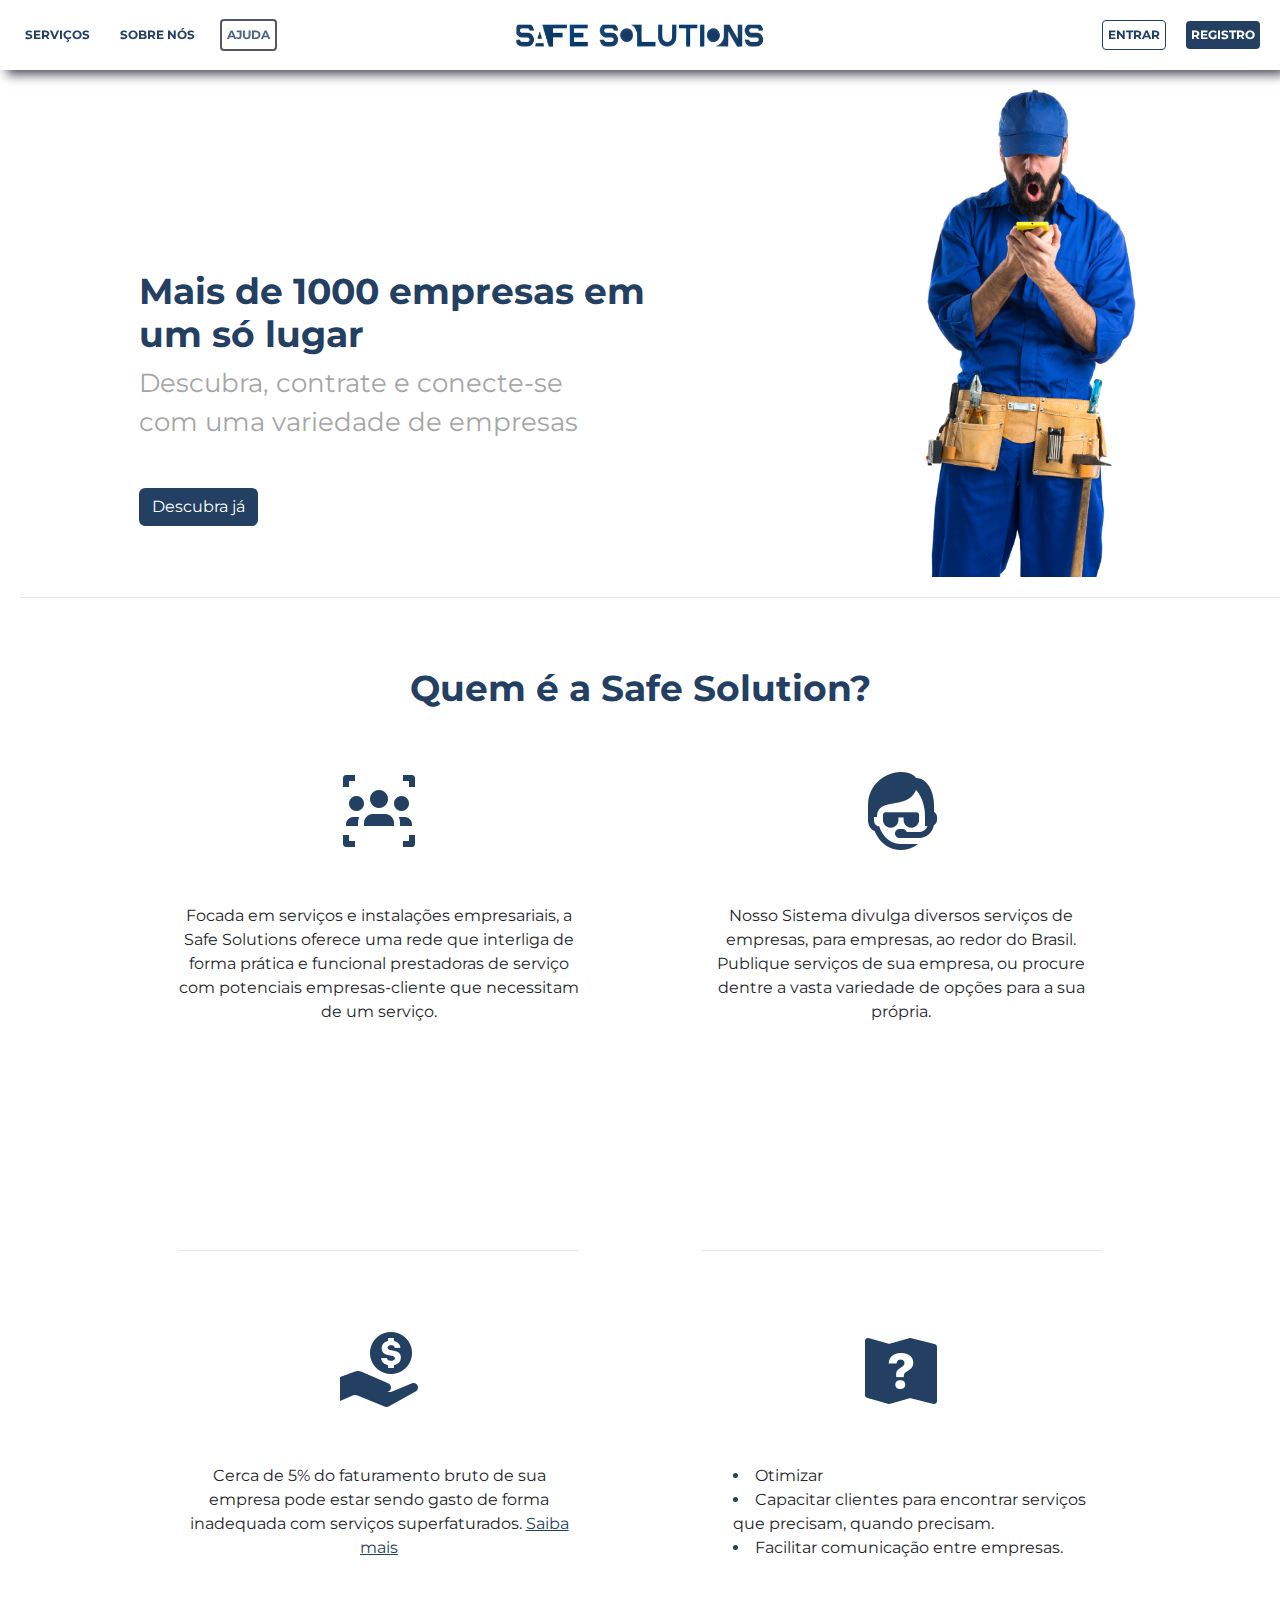
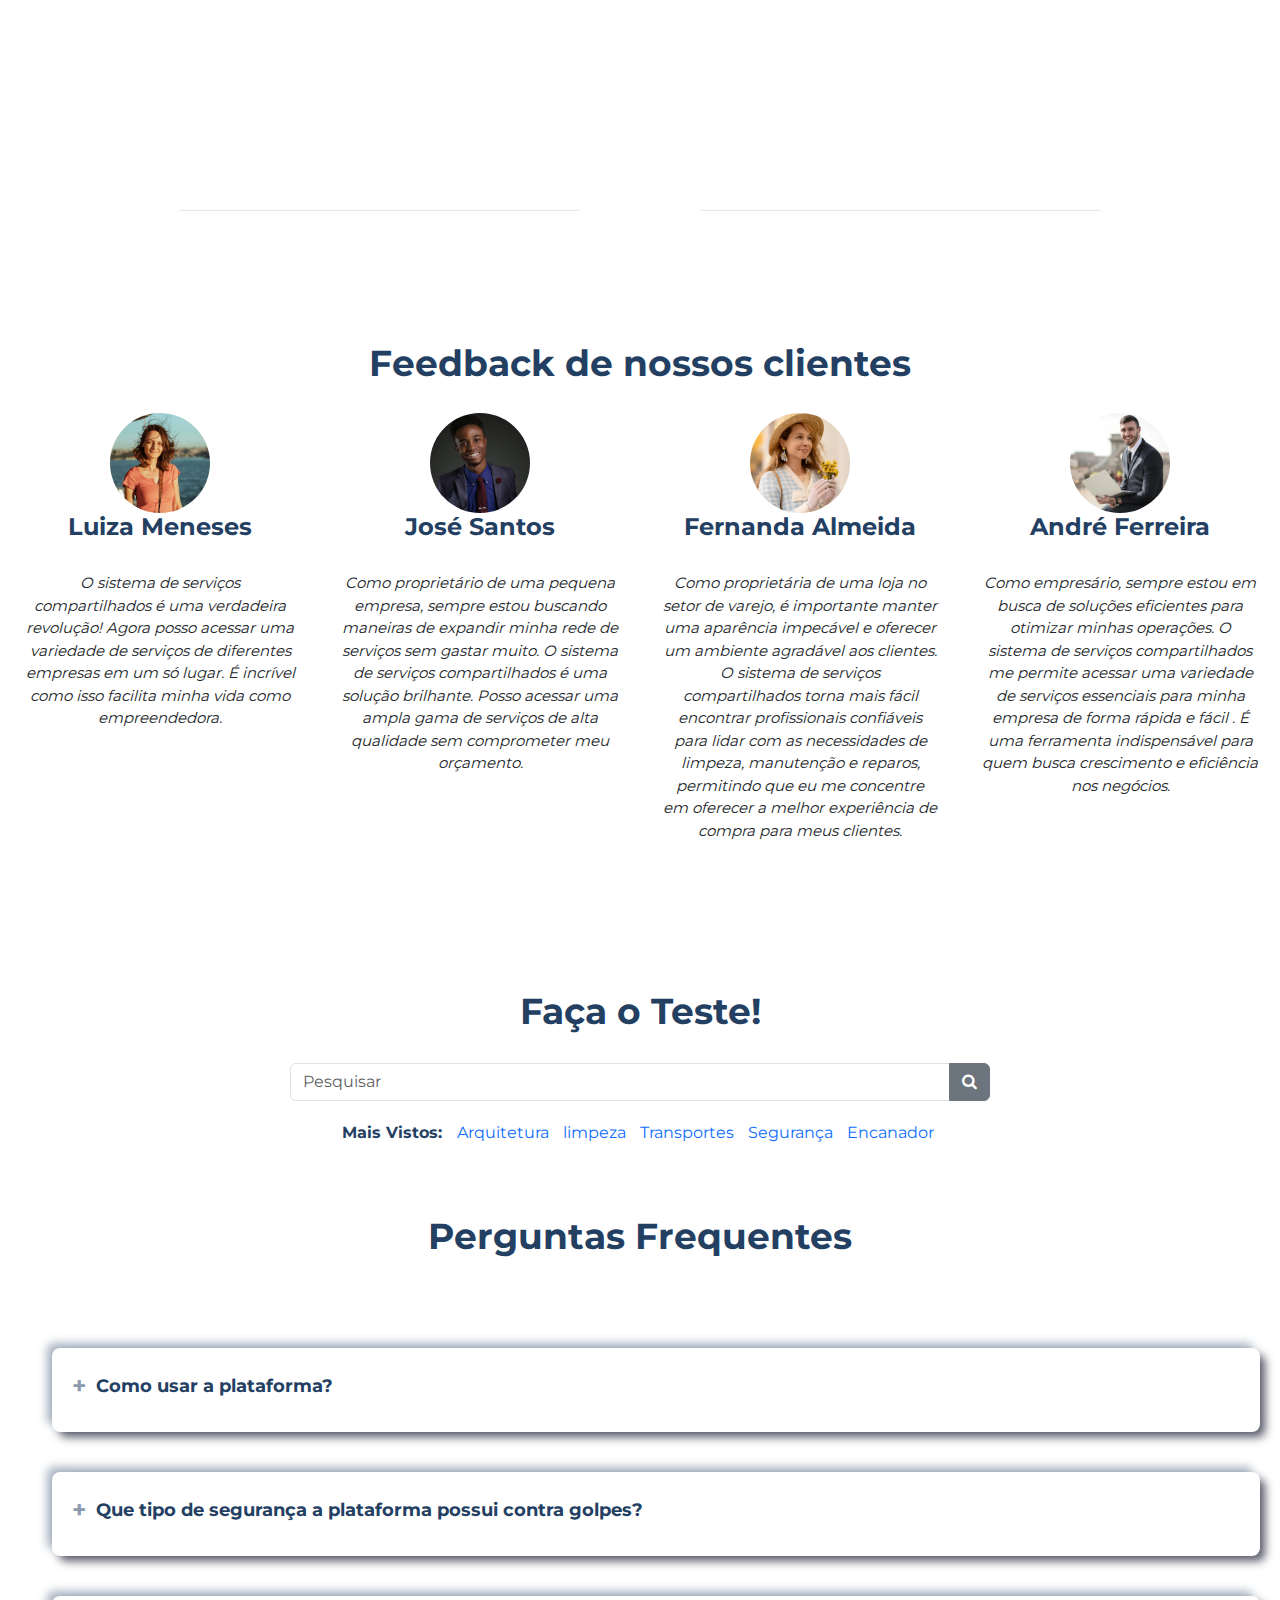
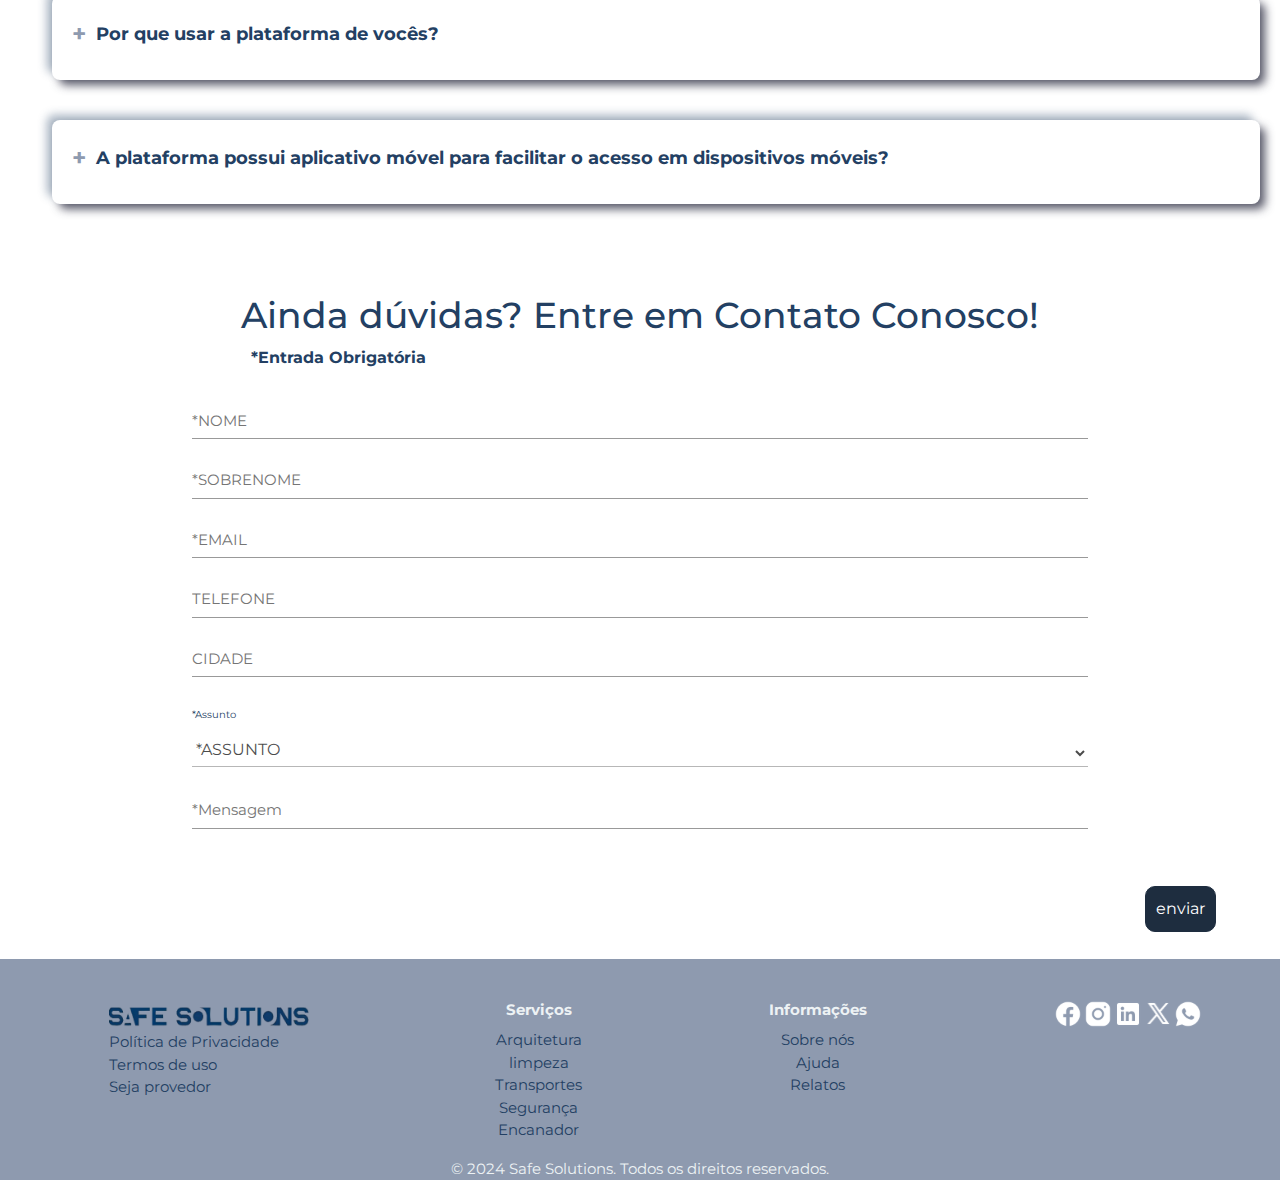
==== commit d5943dc5: "com fade-in" ====
--- a/index.html
+++ b/index.html
@@ -18,7 +18,7 @@
     
     
 </head>
-<body>
+<body >
     <!-- Botao de voltar ao topo -->
     <button id="botaoScroll" onclick="voltartopo()">&uarr;</button>
 
@@ -61,7 +61,7 @@
     falta alterá-lo de acordo com o novo figma, está totalmente responsivo ja.-->
     <main class="main-content">
         <!-- Imagem divulgando serviços - Inicio -->
-         <div class="firstImage d-flex">
+         <div class="firstImage d-flex fade-in">
             <div class="leftContent">
                 <h4>Mais de 1000 empresas em <br> um só lugar</h4>
                 <p>Descubra, contrate e conecte-se <br> com uma variedade de empresas</p>
@@ -75,8 +75,8 @@
        
         
 
-        <h4 id="quemSomos" class="title-main-text">Quem é a Safe Solution?</h4>
-        <section class="text-body">
+        <h4 id="quemSomos" class="title-main-text fade-in">Quem é a Safe Solution?</h4>
+        <section class="text-body fade-in">
             <div class="Text">
                 
                 <img src="img/Safety.svg" alt="Icon" class="icon-main-text">
@@ -135,7 +135,7 @@
         </div>
     </main>
         <!-- Feedbacks de outros Clientes -->
-        <section id="relatos" class="comments-area">
+        <section id="relatos" class="comments-area fade-in">
             <h4 class="title-main-text">Feedback de nossos clientes</h4>
             <div class="comments">
                 <div class="container">
--- a/padronizacao/padrao.css
+++ b/padronizacao/padrao.css
@@ -9,6 +9,16 @@
 .blue2{color: #234063}
 .text-underline{text-decoration: underline;}
 .bold{font-weight: bolder;}
+.fade-in {
+    opacity: 0;
+    transform: translateY(20px);
+    transition: opacity 1s ease-out, transform 1s ease-out;
+}
+
+.loaded .fade-in {
+    opacity: 1;
+    transform: translateY(0);
+}
 
 /*Fim das formatações*/
 
@@ -69,6 +79,7 @@
     background-color: white;
     box-shadow: 6px 6px 10px -1px rgba(45, 46, 66, 0.8),
                 -6px -6px 10px -1px rgba(35, 64, 99, 0.40) ;
+    z-index: 997;
 }
 .fixedHeader{
     position: fixed;
--- a/css/index.css
+++ b/css/index.css
@@ -52,6 +52,7 @@
         margin: 20px 20px 0 20px;
         padding-bottom: 20px;
         box-shadow: rgba(17, 17, 26, 0.1) 0px 1px 0px;
+        
     }
 
     .firstImage .leftContent{
@@ -74,6 +75,7 @@
     }
     .firstImage .rightContent img{
        width: 300px;
+       z-index: 1;
         
     }
     
